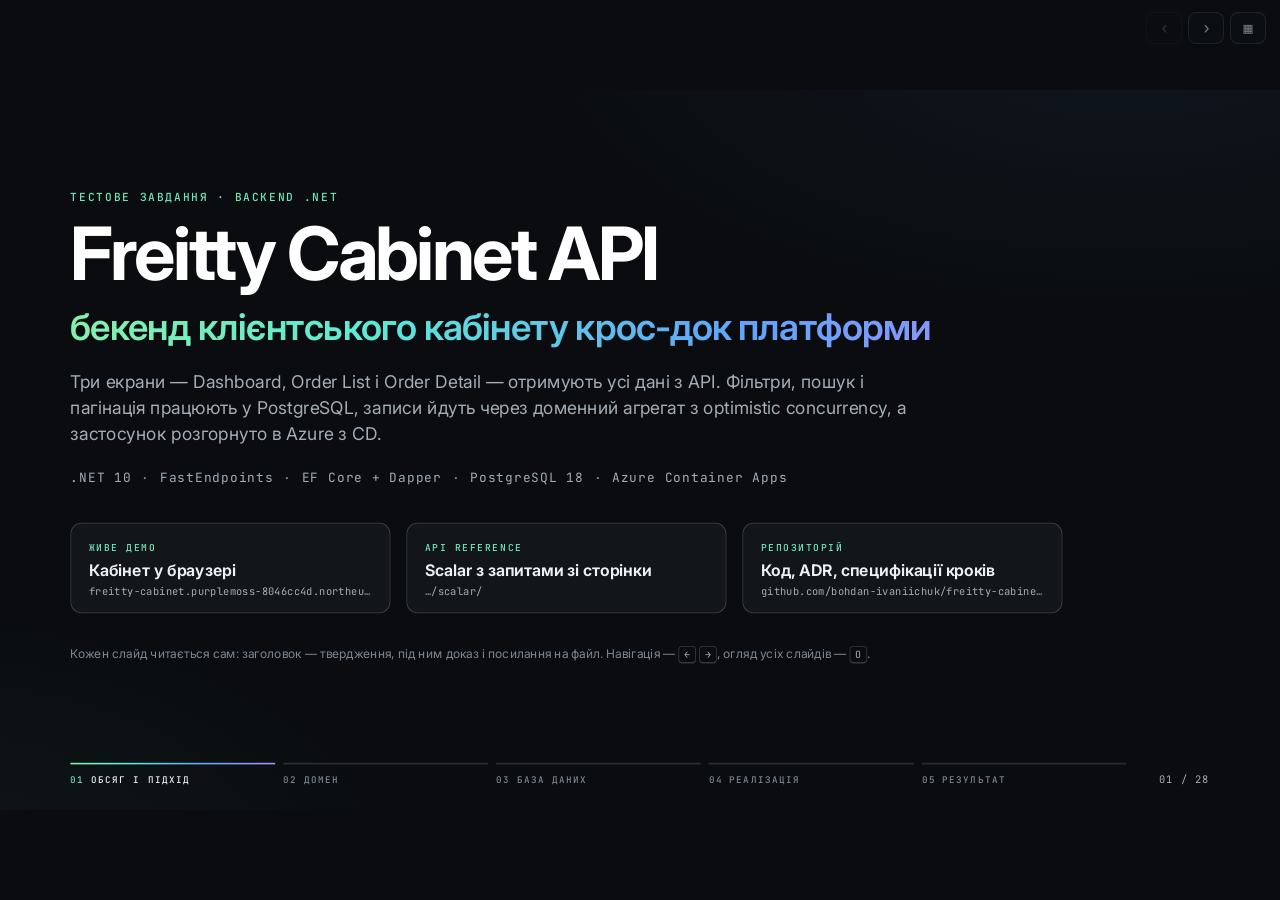
==== presentation/index.html @ d4b55f6f "Add the slide deck and publish it with GitHub Pages The reviewers read the deck on their own before " ====
<!doctype html>
<html lang="uk">
<head>
<meta charset="utf-8">
<meta name="viewport" content="width=device-width, initial-scale=1">
<title>Freitty Cabinet API — як це зроблено</title>
<meta name="description" content="Бекенд клієнтського кабінету крос-док платформи: обсяг, домен, база даних, реалізація і результат.">
<link rel="preconnect" href="https://fonts.googleapis.com">
<link rel="preconnect" href="https://fonts.gstatic.com" crossorigin>
<link rel="stylesheet" href="https://fonts.googleapis.com/css2?family=Inter:wght@400;500;600;700;800&amp;family=JetBrains+Mono:wght@400;500;600&amp;display=swap">
<link rel="icon" href="data:,">
<link rel="stylesheet" href="deck.css">
</head>
<body>
<p id="deck-status" class="visually-hidden" aria-live="polite"></p>

<main id="stage" class="stage" data-sections="Обсяг і підхід|Домен|База даних|Реалізація|Результат">

<!-- ============================== 01 Обсяг і підхід ============================== -->

<section class="slide slide--title" data-section="1">
  <p class="label">Тестове завдання · Backend .NET</p>
  <h1 class="title">Freitty Cabinet API<span class="grad">бекенд клієнтського кабінету крос-док платформи</span></h1>
  <p class="lede">Три екрани — Dashboard, Order List і Order Detail — отримують усі дані з API. Фільтри, пошук і пагінація працюють у PostgreSQL, записи йдуть через доменний агрегат з optimistic concurrency, а застосунок розгорнуто в Azure з CD.</p>
  <p class="stackline"><span>.NET 10</span><span>FastEndpoints</span><span>EF Core + Dapper</span><span>PostgreSQL 18</span><span>Azure Container Apps</span></p>
  <div class="links">
    <a class="linkcard" href="https://freitty-cabinet.purplemoss-8046cc4d.northeurope.azurecontainerapps.io/">
      <span class="label">Живе демо</span><strong>Кабінет у браузері</strong>
      <span class="url">freitty-cabinet.purplemoss-8046cc4d.northeurope.azurecontainerapps.io</span>
    </a>
    <a class="linkcard" href="https://freitty-cabinet.purplemoss-8046cc4d.northeurope.azurecontainerapps.io/scalar/">
      <span class="label">API reference</span><strong>Scalar з запитами зі сторінки</strong>
      <span class="url">…/scalar/</span>
    </a>
    <a class="linkcard" href="https://github.com/bohdan-ivaniichuk/freitty-cabinet-api">
      <span class="label">Репозиторій</span><strong>Код, ADR, специфікації кроків</strong>
      <span class="url">github.com/bohdan-ivaniichuk/freitty-cabinet-api</span>
    </a>
  </div>
  <p class="hint">Кожен слайд читається сам: заголовок — твердження, під ним доказ і посилання на файл. Навігація — <kbd>←</kbd> <kbd>→</kbd>, огляд усіх слайдів — <kbd>O</kbd>.</p>
</section>

<section class="slide has-bignum" data-section="1">
  <span class="bignum" aria-hidden="true">01</span>
  <p class="label">01 · Обсяг</p>
  <h2 class="title">Завдання — три екрани з готовою версткою<span class="grad">і бекенд, який їх наповнює</span></h2>
  <div class="body grid g-3">
    <div class="card">
      <p class="label">Що вимагалося</p>
      <ul class="list">
        <li>Готовий макет трьох екранів: Dashboard, Order List, Order Detail. Розмітку й стилі не переписувати.</li>
        <li>Бекенд на .NET і PostgreSQL, з якого екрани беруть усі дані.</li>
        <li>Фільтри, пошук і пагінація — на боці бази, а не в пам'яті.</li>
        <li>Розгорнутий застосунок, README і коротка презентація.</li>
      </ul>
    </div>
    <div class="card card--accent">
      <p class="label">Додав понад завдання</p>
      <ul class="list">
        <li>Запис операції на Shipment: транзакція й optimistic concurrency.</li>
        <li>Pipeline-дошка в Order List і submit чернетки — перетягуванням або кнопкою.</li>
        <li>Фото операцій у blob storage; завантаження закриває Missing photo alert.</li>
        <li>CSV-експорт відфільтрованого списку і табличний вигляд.</li>
        <li>CI/CD: у прод іде саме той образ, який пройшов перевірку.</li>
        <li>Демо-дані, що перебудовуються від «сьогодні» на кожному старті й щоночі.</li>
      </ul>
    </div>
    <div class="card">
      <p class="label">Свідомо не робив</p>
      <ul class="list">
        <li>Вхід і ролі: поточний користувач — перший Admin засіяної компанії.</li>
        <li>Справжні платежі: оплата — лише факт Invoice.</li>
        <li>Створення й редагування замовлення: домен це вміє (<code>Order.StartDraft</code>, <code>AddShipment</code>, <code>DeclareCargo</code>…), але екрана для цього в макеті немає.</li>
        <li>Кнопки поза трьома екранами (New Order, Settings, BOL PDF…) лишилися на місці з позначкою «Not part of this assignment».</li>
      </ul>
    </div>
  </div>
</section>

<section class="slide" data-section="1">
  <p class="label">01 · Пріоритети</p>
  <h2 class="title">Найбільше уваги — тому, що важко виправити потім<span class="grad">модель, запити, тести, реліз</span></h2>
  <div class="body grid g-4" style="flex:none">
    <div class="card tile">
      <p class="label">Доменна модель</p>
      <span class="stat__n">178</span>
      <p>Один агрегат <code>Order</code>, правила — у його методах. Юніт-тести домену без бази й без вебхоста.</p>
      <p class="ref"><a href="https://github.com/bohdan-ivaniichuk/freitty-cabinet-api/blob/main/docs/adr/0003-order-is-one-aggregate.md">ADR 0003</a> · <a href="https://github.com/bohdan-ivaniichuk/freitty-cabinet-api/blob/main/CONTEXT.md">CONTEXT.md</a></p>
    </div>
    <div class="card tile">
      <p class="label">Запити в базі</p>
      <span class="stat__n">0,04 мс</span>
      <p>Фільтри, пошук через <code>pg_trgm</code> і пагінація — у SQL. Плани <code>EXPLAIN ANALYZE</code> до й після індексу на 200 000 замовлень.</p>
      <p class="ref"><a href="https://github.com/bohdan-ivaniichuk/freitty-cabinet-api/blob/main/docs/explain/README.md">docs/explain</a></p>
    </div>
    <div class="card tile">
      <p class="label">Справжній PostgreSQL</p>
      <span class="stat__n">465</span>
      <p>Інтеграційні тести через HTTP на PostgreSQL 18 і Azurite у Testcontainers. Гонку двох записів теж відтворено в тестах.</p>
      <p class="ref"><a href="https://github.com/bohdan-ivaniichuk/freitty-cabinet-api/blob/main/docs/adr/0002-integration-tests-on-real-postgres.md">ADR 0002</a></p>
    </div>
    <div class="card tile">
      <p class="label">Чесний реліз</p>
      <span class="stat__n">0</span>
      <p>збійних запитів, коли нова ревізія перебирала трафік на живому застосунку. Ревізія, що не стартує, трафіку не отримує.</p>
      <p class="ref"><a href="https://github.com/bohdan-ivaniichuk/freitty-cabinet-api/blob/main/docs/deployment.md">docs/deployment.md</a></p>
    </div>
  </div>
  <p class="lede small" style="margin-top:28px">0,04 мс замість 4,3 — перша сторінка списку компанії з 4 000 замовлень після індексу <code>ix_orders_company_id_scheduled_at_id</code>. 178 + 465 = 643 тести, усі зелені на останньому прогоні.</p>
</section>

<section class="slide" data-section="1">
  <p class="label">01 · Процес</p>
  <h2 class="title">Спершу план і правила, потім дванадцять кроків<span class="grad">кожен: специфікація → код → незалежне рев'ю → моя перевірка → коміт</span></h2>
  <div class="body stack" style="gap:26px">
    <div class="stats">
      <div><span class="stat__n">12</span><span class="stat__l">кроків плану</span></div>
      <div><span class="stat__n">17</span><span class="stat__l">ADR</span></div>
      <div><span class="stat__n">19</span><span class="stat__l">правил коду</span></div>
      <div><span class="stat__n">643</span><span class="stat__l">тести</span></div>
      <div><span class="stat__n">5</span><span class="stat__l">міграцій</span></div>
      <div><span class="stat__n">13</span><span class="stat__l">endpoints</span></div>
    </div>
    <ol class="timeline">
      <li><span class="n">01</span><span>Скелет: solution, health checks, Docker Compose, CI</span></li>
      <li><span class="n">02</span><span>Домен: агрегат <code>Order</code>, схема, перша міграція</span></li>
      <li><span class="n">03</span><span>Демо-дані, побудовані через агрегат</span></li>
      <li><span class="n">04</span><span>Order List: фільтри, пошук, сторінки, індекси, конвеєр команд</span></li>
      <li><span class="n">05</span><span>Order Detail: одна відповідь, split queries</span></li>
      <li><span class="n">06</span><span>Dashboard: агрегати на Dapper і SQL</span></li>
      <li><span class="n">07</span><span>Три сторінки з тієї ж верстки, ванільний JS</span></li>
      <li><span class="n">08</span><span>Запис операції з optimistic concurrency</span></li>
      <li><span class="n">09</span><span>Azure Container Apps і CD</span></li>
      <li><span class="n">10</span><span>Документація, README і ця презентація</span></li>
      <li><span class="n">11</span><span>Pipeline-дошка і submit чернетки</span></li>
      <li><span class="n">12</span><span>Фото операцій у blob storage</span></li>
    </ol>
    <p class="ref">План: <a href="https://github.com/bohdan-ivaniichuk/freitty-cabinet-api/blob/main/docs/plan.md">docs/plan.md</a> · специфікації: <a href="https://github.com/bohdan-ivaniichuk/freitty-cabinet-api/tree/main/docs/steps">docs/steps/</a> · рішення: <a href="https://github.com/bohdan-ivaniichuk/freitty-cabinet-api/tree/main/docs/adr">docs/adr/</a> · після кроку 8 — окреме рев'ю кроків 4–8, прочитаних разом: <a href="https://github.com/bohdan-ivaniichuk/freitty-cabinet-api/commit/9769ecf">9769ecf</a></p>
  </div>
</section>

<section class="slide" data-section="1">
  <p class="label">01 · Робота з AI</p>
  <h2 class="title">Рішення ухвалював я, рутину делегував<span class="grad">а правила записані в репозиторії, не в голові</span></h2>
  <div class="body grid g-3">
    <div class="card card--accent">
      <p class="label">Робив сам</p>
      <ul class="list">
        <li>План і рішення до першого рядка коду: <code>docs/plan.md</code>, 17 ADR.</li>
        <li>Правила для людей і агентів: <code>CLAUDE.md</code> і 19 правил у <code>code-rules.md</code>.</li>
        <li>Grooming кожного кроку — специфікація в <code>docs/steps/</code>: рішення, контракт, критерії приймання, тести.</li>
        <li>Остаточна перевірка кожного кроку. Коміт і push — лише після мого «так».</li>
      </ul>
    </div>
    <div class="card">
      <p class="label">Делегував</p>
      <ul class="list">
        <li>Реалізацію — у свіжій сесії, яка отримує лише специфікацію і <code>CLAUDE.md</code>. Чого специфікація не каже — питати, а не вгадувати.</li>
        <li>Тести — агент <code>test-author</code>: запускає їх і звітує реальний результат.</li>
        <li>Рев'ю — агент <code>code-reviewer</code> у чистому контексті й на іншій моделі, ніж автор коду. Бачить лише diff, спершу збирає й ганяє тести, нічого не править, лише звітує.</li>
      </ul>
    </div>
    <div class="card">
      <p class="label">Запобіжники в репозиторії</p>
      <ul class="list">
        <li><code>secrets-scan</code> — блокує вміст, схожий на справжній секрет.</li>
        <li><code>dotnet-format</code> — форматує кожен змінений <code>.cs</code>.</li>
        <li><code>git-commit-push-confirm</code> — кожен commit і push підтверджую вручну.</li>
        <li><code>ai-trailer-guard</code> і <code>.githooks/commit-msg</code> — жодної AI-атрибуції в історії.</li>
        <li>CI: <code>dotnet format --verify-no-changes</code>, warnings as errors.</li>
      </ul>
    </div>
  </div>
  <p class="ref" style="margin-top:22px"><a href="https://github.com/bohdan-ivaniichuk/freitty-cabinet-api/blob/main/CLAUDE.md">CLAUDE.md</a> · <a href="https://github.com/bohdan-ivaniichuk/freitty-cabinet-api/tree/main/.claude/hooks">.claude/hooks</a> · <a href="https://github.com/bohdan-ivaniichuk/freitty-cabinet-api/tree/main/.claude/agents">.claude/agents</a> · <a href="https://github.com/bohdan-ivaniichuk/freitty-cabinet-api/blob/main/docs/engineering/code-rules.md">docs/engineering/code-rules.md</a></p>
</section>

<section class="slide" data-section="1">
  <p class="label">01 · Робота з AI</p>
  <h2 class="title">Що змінилося після перевірок<span class="grad">приклади, які видно в історії репозиторію</span></h2>
  <div class="body stack" style="gap:18px">
    <div class="table-wrap">
      <table class="t t--compact">
        <thead><tr><th style="width:33%">Що виявилося</th><th>Що стало</th><th style="width:19%">Де видно</th></tr></thead>
        <tbody>
          <tr><td>Кроки 4–8 по одному пройшли рев'ю, але разом робили одне й те саме по-різному</td><td>Назва каже, що це за значення: <code>hubId</code>, не <code>hub</code>; <code>search</code>, не <code>q</code>; <code>hasOpenAlerts</code>, <code>photoCount</code>. Записано як правило коду 9</td><td class="ref"><a href="https://github.com/bohdan-ivaniichuk/freitty-cabinet-api/commit/9769ecf">9769ecf</a> · <a href="https://github.com/bohdan-ivaniichuk/freitty-cabinet-api/blob/main/docs/engineering/code-rules.md#9-a-name-says-what-the-value-is">правило 9</a></td></tr>
          <tr><td>Тести писали URL вручну, окремо від маршрутів endpoint</td><td>Константи в <code>ApiRoutes</code>; тести будують URL з них, тож перейменований маршрут перейменовується і в тестах</td><td class="ref"><a href="https://github.com/bohdan-ivaniichuk/freitty-cabinet-api/blob/main/src/Freitty.Api/Endpoints/ApiRoutes.cs">ApiRoutes.cs</a> · <a href="https://github.com/bohdan-ivaniichuk/freitty-cabinet-api/blob/main/tests/Freitty.Api.IntegrationTests/Support/ApiUrls.cs">ApiUrls.cs</a></td></tr>
          <tr><td>Вкладка, фільтр чи сторінка перезавантажували всю сторінку</td><td>Вигляд змінюється на місці через History API: оновлюються лише потрібні блоки, а посилання, Reload і Back працюють</td><td class="ref"><a href="https://github.com/bohdan-ivaniichuk/freitty-cabinet-api/blob/main/docs/adr/0012-static-pages-served-by-the-api.md">ADR 0012</a></td></tr>
          <tr><td>Перше розгортання розійшлося з runbook</td><td>В образі Azure CLI немає <code>awk</code>; <code>grant()</code> відмовляє на порожньому scope; публічний доступ PostgreSQL вмикається до правила firewall</td><td class="ref"><a href="https://github.com/bohdan-ivaniichuk/freitty-cabinet-api/commit/a70645a">a70645a</a></td></tr>
          <tr><td>Хибне налаштування storage проявилося б уже після міграції схеми</td><td>Storage готується до міграцій, тож реліз падає раніше, ніж схема зміниться</td><td class="ref"><a href="https://github.com/bohdan-ivaniichuk/freitty-cabinet-api/blob/main/src/Freitty.Api/Program.cs#L37-L39">Program.cs</a> · <a href="https://github.com/bohdan-ivaniichuk/freitty-cabinet-api/blob/main/docs/adr/0017-photos-in-blob-storage-behind-the-api.md">ADR 0017</a></td></tr>
          <tr><td>Відмовлений submit міг би забрати номер із послідовності</td><td>Агрегат спершу відповідає <code>CanSubmit</code>, і лише потім береться <code>nextval</code></td><td class="ref"><a href="https://github.com/bohdan-ivaniichuk/freitty-cabinet-api/blob/main/docs/adr/0016-official-order-numbers-from-a-sequence.md">ADR 0016</a></td></tr>
          <tr><td>Старіша ревізія не перебудувала б дані, коли новіша додала таблицю</td><td>Один <code>TRUNCATE … CASCADE</code> по всіх таблицях моделі</td><td class="ref"><a href="https://github.com/bohdan-ivaniichuk/freitty-cabinet-api/commit/9761c71">9761c71</a></td></tr>
        </tbody>
      </table>
    </div>
    <div class="grid g-even-left" style="gap:24px; align-items:center">
      <figure class="code code--sm"><figcaption><a href="https://github.com/bohdan-ivaniichuk/freitty-cabinet-api/blob/main/docs/deployment.md?plain=1#L87-L88">docs/deployment.md</a><span class="lines">рядки 87–88</span></figcaption><pre><code class="lang-sh">grant() {  # role, principal object ID, scope; an empty scope would mean the whole subscription
  [ -n "$2" ] &amp;&amp; [ -n "$3" ] || { echo "grant: empty principal or scope"; return 1; }</code></pre></figure>
      <p class="muted small">Порожній scope в <code>az role assignment create</code> означав би всю підписку, тож функція відмовляє раніше, ніж Azure щось видасть. Скрізь ішов один цикл: агент пропонує → рев'ю або живий запуск знаходить проблему → я вирішую, що міняти, і записую рішення в специфікацію, ADR чи правило, щоб наступний крок уже його знав.</p>
    </div>
  </div>
</section>

<!-- ============================== 02 Домен ============================== -->

<section class="slide has-bignum" data-section="2">
  <span class="bignum" aria-hidden="true">02</span>
  <p class="label">02 · Мова домену</p>
  <h2 class="title">Одна мова для коду, документів і розмови<span class="grad">назви в коді беруться зі словника</span></h2>
  <p class="lede">Повні визначення, яких слів уникати й приклад діалогу — у <a href="https://github.com/bohdan-ivaniichuk/freitty-cabinet-api/blob/main/CONTEXT.md">CONTEXT.md</a>.</p>
  <dl class="body glossary">
    <div><dt>Order</dt><dd>Запит компанії-клієнта, щоб хаб обробив її вантаж.</dd></div>
    <div><dt>Cross-Dock</dt><dd>Order з одним Shipment; вид — Storage або Pickup.</dd></div>
    <div><dt>Consolidation</dt><dd>Кілька Shipment у спільні вихідні трейлери; щонайменше два.</dd></div>
    <div><dt>Shipment</dt><dd>Одна партія за одним bill of lading, з Ref N клієнта. В UI — «sub-order».</dd></div>
    <div><dt>Cargo Line</dt><dd>Рядок bill of lading: Unit Type і задекларована кількість.</dd></div>
    <div><dt>Operation</dt><dd>Фізична дія хабу: Unloading, Disposal, Restack або Loading.</dd></div>
    <div><dt>Actual quantity</dt><dd>Сума Unloading. Окремо ніколи не вводиться.</dd></div>
    <div><dt>On stock</dt><dd>Розвантажено − утилізовано − завантажено.</dd></div>
    <div><dt>Received</dt><dd>Хаб оголосив, що приймання партії завершено.</dd></div>
    <div><dt>Quantity delta</dt><dd>Actual − Declared на Shipment і Unit Type. Нестача — лише після Received.</dd></div>
    <div><dt>Alert</dt><dd>Запис, що клієнта повідомили про проблему з Shipment. Не статус.</dd></div>
    <div><dt>Photo</dt><dd>Документує Operation; до десяти на операцію. Без нього — Missing photo alert.</dd></div>
    <div><dt>Статус</dt><dd>Draft → Ready → In progress → Completed. Лише про вантаж.</dd></div>
    <div><dt>Active · Need attention</dt><dd>Ready або In progress · чернетки, неоплачені Invoice і відкриті Alert.</dd></div>
    <div><dt>Invoice</dt><dd>Запит на оплату. «Оплачено» — факт Invoice, не статус Order.</dd></div>
    <div><dt>Stage</dt><dd>Де вантаж у роботі хабу; виводиться зі статусу і Shipment.</dd></div>
  </dl>
</section>

<section class="slide" data-section="2">
  <p class="label">02 · Агрегат</p>
  <h2 class="title"><code style="font-size:0.86em">Order</code> — один агрегат, і єдиний з правилами<span class="grad">усе всередині змінюється лише через його методи</span></h2>
  <div class="body grid g-even-left" style="align-items:start">
    <figure class="diagram" role="img" aria-label="Агрегат Order: Order містить Shipment, Supply line і Order service; Shipment містить Cargo line, Operation і Alert; Operation містить до десяти Photo. Поза агрегатом — довідники за id і Invoice як окремий агрегат.">
      <svg viewBox="0 0 760 520" aria-hidden="true">
        <text class="d-l" x="10" y="16">АГРЕГАТ ORDER</text>
        <rect class="d-boundary" x="8" y="28" width="744" height="402" rx="16"/>
        <rect class="d-box d-box--root" x="270" y="52" width="220" height="66" rx="10"/>
        <text class="d-t" x="380" y="80" text-anchor="middle">Order</text>
        <text class="d-s" x="380" y="102" text-anchor="middle">Number · Status · Version</text>
        <path class="d-line" d="M380 118 V144 M150 144 H630 M150 144 V170 M390 144 V170 M630 144 V170"/>
        <text class="d-m" x="158" y="164">1..n</text>
        <text class="d-m" x="398" y="164">0..n</text>
        <text class="d-m" x="638" y="164">0..n</text>
        <rect class="d-box" x="40" y="170" width="220" height="58" rx="10"/>
        <text class="d-t d-t--sm" x="150" y="194" text-anchor="middle">Shipment</text>
        <text class="d-s" x="150" y="215" text-anchor="middle">Ref N · Arrival · Dock</text>
        <rect class="d-box" x="300" y="170" width="180" height="58" rx="10"/>
        <text class="d-t d-t--sm" x="390" y="194" text-anchor="middle">Supply line</text>
        <text class="d-s" x="390" y="215" text-anchor="middle">знімок ціни</text>
        <rect class="d-box" x="520" y="170" width="220" height="58" rx="10"/>
        <text class="d-t d-t--sm" x="630" y="194" text-anchor="middle">Order service</text>
        <text class="d-s" x="630" y="215" text-anchor="middle">обрані Services</text>
        <path class="d-line" d="M150 228 V254 M99 254 H441 M99 254 V280 M270 254 V280 M441 254 V280"/>
        <text class="d-m" x="107" y="274">1 на Unit Type</text>
        <text class="d-m" x="278" y="274">0..n</text>
        <text class="d-m" x="449" y="274">0..n</text>
        <rect class="d-box" x="24" y="280" width="150" height="58" rx="10"/>
        <text class="d-t d-t--sm" x="99" y="304" text-anchor="middle">Cargo Line</text>
        <text class="d-s" x="99" y="325" text-anchor="middle">Declared</text>
        <rect class="d-box d-box--accent" x="190" y="280" width="160" height="58" rx="10"/>
        <text class="d-t d-t--sm" x="270" y="304" text-anchor="middle">Operation</text>
        <text class="d-s" x="270" y="325" text-anchor="middle">лише додається</text>
        <rect class="d-box" x="366" y="280" width="150" height="58" rx="10"/>
        <text class="d-t d-t--sm" x="441" y="304" text-anchor="middle">Alert</text>
        <text class="d-s" x="441" y="325" text-anchor="middle">raised · resolved</text>
        <path class="d-line" d="M270 338 V364"/>
        <text class="d-m" x="278" y="358">≤ 10</text>
        <rect class="d-box" x="190" y="364" width="160" height="50" rx="10"/>
        <text class="d-t d-t--sm" x="270" y="386" text-anchor="middle">Photo</text>
        <text class="d-s" x="270" y="405" text-anchor="middle">рядок + blob</text>
        <text class="d-s d-s--sans" x="540" y="330">Actual, On stock, Δ —</text>
        <text class="d-s d-s--sans" x="540" y="350">рахуються з Operation</text>
        <text class="d-s d-s--sans" x="540" y="370">і Cargo Line, не</text>
        <text class="d-s d-s--sans" x="540" y="390">зберігаються</text>
        <text class="d-l" x="10" y="462">ПОЗА АГРЕГАТОМ — ЛИШЕ ЗА ID</text>
        <rect class="d-box d-box--chip" x="8" y="474" width="92" height="34" rx="8"/><text class="d-s" x="54" y="496" text-anchor="middle">Company</text>
        <rect class="d-box d-box--chip" x="108" y="474" width="70" height="34" rx="8"/><text class="d-s" x="143" y="496" text-anchor="middle">User</text>
        <rect class="d-box d-box--chip" x="186" y="474" width="64" height="34" rx="8"/><text class="d-s" x="218" y="496" text-anchor="middle">Hub</text>
        <rect class="d-box d-box--chip" x="258" y="474" width="88" height="34" rx="8"/><text class="d-s" x="302" y="496" text-anchor="middle">Carrier</text>
        <rect class="d-box d-box--chip" x="354" y="474" width="88" height="34" rx="8"/><text class="d-s" x="398" y="496" text-anchor="middle">Service</text>
        <rect class="d-box d-box--chip" x="450" y="474" width="106" height="34" rx="8"/><text class="d-s" x="503" y="496" text-anchor="middle">SupplyItem</text>
        <rect class="d-box d-box--chip" x="572" y="474" width="180" height="34" rx="8" style="stroke:rgba(125,211,252,.55)"/><text class="d-s" x="662" y="496" text-anchor="middle">Invoice — свій агрегат</text>
      </svg>
    </figure>
    <div class="card">
      <p class="label">Що Order вирішує сам</p>
      <ul class="list">
        <li>Submit — лише з Draft і лише повного; <code>CanSubmit</code> перелічує, чого бракує.</li>
        <li>Будь-яка дія хабу переводить Ready → In progress.</li>
        <li>Disposal, Restack чи Loading не беруть більше, ніж є On stock.</li>
        <li>Quantity delta alert відкривається й закривається разом із кількостями.</li>
        <li>Unloading чи Disposal без фото відкриває Missing photo alert.</li>
        <li>Complete — коли все Received, на складі порожньо і жодного відкритого Alert.</li>
        <li>Час іде лише вперед: зміна, раніша за останню, — порушений контракт.</li>
        <li>Кожна зміна оновлює <code>UpdatedAt</code> і робить <code>Version++</code> на корені.</li>
      </ul>
      <p class="ref">Конструктори й мутатори дочірніх сутностей — <code>internal</code>. <a href="https://github.com/bohdan-ivaniichuk/freitty-cabinet-api/blob/main/docs/adr/0003-order-is-one-aggregate.md">ADR 0003</a> · <a href="https://github.com/bohdan-ivaniichuk/freitty-cabinet-api/blob/main/src/Freitty.Domain/Orders/Order.cs">Order.cs</a></p>
    </div>
  </div>
</section>

<section class="slide" data-section="2">
  <p class="label">02 · Бізнес-метод</p>
  <h2 class="title">Чи можна записати операцію — вирішує агрегат<span class="grad">обробник лише передає намір і момент часу</span></h2>
  <div class="body grid g-wide-left">
    <figure class="code"><figcaption><a href="https://github.com/bohdan-ivaniichuk/freitty-cabinet-api/blob/main/src/Freitty.Domain/Orders/Order.cs#L324-L351">src/Freitty.Domain/Orders/Order.cs</a><span class="lines">рядки 324–351</span></figcaption><pre><code class="lang-cs">public Result&lt;Operation&gt; RecordOperation(Guid shipmentId, NewOperation newOperation, DateTimeOffset now)
{
    NewOperation checkedOperation = CheckContract(newOperation);
    DateTimeOffset instant = AcceptInstant(now);

    Result&lt;Shipment&gt; lookup = FindActiveShipment(shipmentId);
    if (lookup.IsFailure)
    …
    // Unloading has no upper bound: receiving more than declared is exactly what a Quantity delta records.
    Shipment shipment = lookup.Value;
    int onStock = shipment.OnStock(checkedOperation.UnitType);
    if (checkedOperation.Type != OperationType.Unloading &amp;&amp; checkedOperation.Quantity &gt; onStock)
    {
        return OrderErrors.ExceedsStock(
    …
    Operation operation = shipment.RecordOperation(checkedOperation, instant);
    RecordHubWork(instant);
    return operation;
}</code></pre></figure>
    <div class="stack">
      <figure class="code"><figcaption><a href="https://github.com/bohdan-ivaniichuk/freitty-cabinet-api/blob/main/src/Freitty.Domain/Orders/Operation.cs#L80-L87">src/Freitty.Domain/Orders/Operation.cs</a><span class="lines">рядки 80–87</span></figcaption><pre><code class="lang-cs">// A Restack rearranges pallets and does not change their count.
internal int StockChange =&gt; Type switch
{
    OperationType.Unloading =&gt; Quantity,
    OperationType.Disposal or OperationType.Loading =&gt; -Quantity,
    OperationType.Restack =&gt; 0,
…
};</code></pre></figure>
      <ul class="list">
        <li>Unloading не має верхньої межі: надлишок — саме те, що фіксує Quantity delta.</li>
        <li>Решта типів не бере більше, ніж є On stock цього Unit Type. Відмова <code>ExceedsStock</code> називає партію і числа.</li>
        <li>On stock — сума <code>StockChange</code> по журналу; Restack кількості не змінює.</li>
        <li><code>RecordHubWork</code>: перша дія хабу стартує замовлення, кожна дія — <code>Version++</code>.</li>
      </ul>
    </div>
  </div>
</section>

<section class="slide" data-section="2">
  <p class="label">02 · Бізнес-правило</p>
  <h2 class="title">Alert реагує на зміну дельти, а не на її наявність<span class="grad">прийнятий вручну надлишок не відкриває alert удруге</span></h2>
  <div class="body grid g-even-left">
    <figure class="code"><figcaption><a href="https://github.com/bohdan-ivaniichuk/freitty-cabinet-api/blob/main/src/Freitty.Domain/Orders/Shipment.cs#L174-L192">src/Freitty.Domain/Orders/Shipment.cs</a><span class="lines">рядки 174–192</span></figcaption><pre><code class="lang-cs">// The alert follows changes of the delta, not its presence: once resolved by hand, the same delta does not
// raise it again, while a different one does — also a smaller one, since the client was told about a state
// that no longer holds.
private void FollowQuantityDelta(int[] deltasBefore, DateTimeOffset now)
{
    int[] deltasAfter = KnownDeltas();
    Alert? openAlert = FindOpenAlert(AlertType.QuantityDelta);

    if (deltasAfter.All(delta =&gt; delta == 0))
    {
        openAlert?.Resolve(now);
        return;
    }

    if (!deltasAfter.SequenceEqual(deltasBefore))
    {
        RaiseUnlessOpen(AlertType.QuantityDelta, now);
    }
}</code></pre></figure>
    <div class="stack">
      <figure class="code code--sm"><figcaption><a href="https://github.com/bohdan-ivaniichuk/freitty-cabinet-api/blob/main/src/Freitty.Domain/Orders/Shipment.cs#L213-L224">src/Freitty.Domain/Orders/Shipment.cs</a><span class="lines">рядки 213–224</span></figcaption><pre><code class="lang-cs">// One value per Unit Type, in enum order. An excess counts as soon as it is unloaded; a shortage only once
// the shipment is received. A Unit Type that was not declared counts as declared zero.
private int[] KnownDeltas()
{
    return AllUnitTypes.Select(KnownDelta).ToArray();
}

private int KnownDelta(UnitType unitType)
{
    int delta = ActualQuantity(unitType) - DeclaredQuantity(unitType);
    return delta &gt; 0 || IsReceived ? delta : 0;
}</code></pre></figure>
      <div class="card card--quiet" style="padding:16px 20px">
        <p class="label">Ті самі правила — назвами тестів</p>
        <ul class="list names">
          <li>UnloadingAboveDeclaredRaisesQuantityDeltaAlertAtOnce</li>
          <li>FinishingReceivingAShortShipmentRaisesQuantityDeltaAlert</li>
          <li>FinishingReceivingWithTheSameExcessKeepsAResolvedAlertResolved</li>
          <li>SmallerShortageAfterManualResolutionRaisesANewAlert</li>
        </ul>
        <p class="ref"><a href="https://github.com/bohdan-ivaniichuk/freitty-cabinet-api/blob/main/tests/Freitty.Domain.Tests/Orders/QuantityDeltaTests.cs">QuantityDeltaTests.cs</a> — 16 тестів</p>
      </div>
    </div>
  </div>
</section>

<section class="slide" data-section="2">
  <p class="label">02 · Макет і модель</p>
  <h2 class="title">Макет суперечив сам собі<span class="grad">модель побудована так, що ці суперечності неможливо відтворити</span></h2>
  <div class="body table-wrap">
    <table class="t">
      <thead><tr><th style="width:15%">Де</th><th style="width:40%">У макеті</th><th>У моделі</th></tr></thead>
      <tbody>
        <tr><td class="k">FR001676</td><td>Q-ty «15 Std + 3 XL» = 18, а sub-orders 9 + 6 + 12 = 27</td><td>Declared є лише в Cargo Lines; кількість замовлення — їхня сума, окремої колонки немає</td></tr>
        <tr><td class="k">Вкладки списку</td><td>Cross-Dock 18 + Consolidation 6 + Drafts 1 = 25, а All = 27</td><td>Лічильник вкладки — total списку з тим самим фільтром (<code>OrderFilter</code>)</td></tr>
        <tr><td class="k">FR001383</td><td>У тулбарі 📷 0/5, а в операціях 4, 2 і 1 фото</td><td>Лічильники — суми по операціях; тепер за ними справжні файли</td></tr>
        <tr><td class="k">Статуси</td><td>Draft → Ready → In Progress → Closed; бейджі «Completed» і «Done»; «Next: Paid»</td><td>Чотири статуси лише про вантаж; оплата — Invoice; Alert — запис, а не статус</td></tr>
        <tr><td class="k">Dashboard</td><td>В Active Orders — FR001672 зі статусом Completed</td><td>Active = Ready або In progress (<code>Order.ActiveStatuses</code>)</td></tr>
        <tr><td class="k">Dashboard</td><td>«Completed (30d): 24 — same as last month» поруч із «+18% vs previous month»</td><td>Плитка і підсумок графіка — з одного SQL-запиту</td></tr>
        <tr><td class="k">Pipeline</td><td>Нотатка про сім колонок</td><td>Чотири колонки — статуси, якими володіє домен (крок 11)</td></tr>
        <tr><td class="k">Гроші</td><td>Усі суми — $1</td><td>Реалістичні ціни; ціна Supply line фіксується в момент додавання</td></tr>
      </tbody>
    </table>
    <p class="ref" style="margin-top:14px">Повний розбір: <a href="https://github.com/bohdan-ivaniichuk/freitty-cabinet-api/blob/main/docs/mockup-analysis.md">docs/mockup-analysis.md</a> · <a href="https://github.com/bohdan-ivaniichuk/freitty-cabinet-api/blob/main/docs/adr/0004-quantities-have-one-source.md">ADR 0004</a></p>
  </div>
</section>

<!-- ============================== 03 База даних ============================== -->

<section class="slide has-bignum" data-section="3">
  <span class="bignum" aria-hidden="true">03</span>
  <p class="label">03 · Схема</p>
  <h2 class="title">Схема: агрегат і довідники навколо<span class="grad">uuid v7, timestamptz в UTC, enum як integer з CHECK</span></h2>
  <div class="body er">
    <div class="er-zone">
      <p class="label">Агрегат Order · змінюється лише через Order</p>
      <div class="er-grid">
        <div class="er-col">
          <div class="tbl tbl--root"><b>orders</b>
            <span class="pk">id<i>uuid</i></span>
            <span>number<i>DRAFT-003 → FR001684</i></span>
            <span>type · status<i>int</i></span>
            <span class="fk">company_id<i>→ companies</i></span>
            <span class="fk">created_by_id<i>→ users</i></span>
            <span class="fk">hub_id<i>→ hubs</i></span>
            <span class="fk">transfer_hub_id<i>→ hubs</i></span>
            <span class="fk">carrier_id<i>→ carriers</i></span>
            <span>scheduled_at<i>timestamptz</i></span>
            <span>submitted_at … completed_at</span>
            <span>version<i>int, token</i></span>
          </div>
          <div class="tbl"><b>order_services</b>
            <span class="fk">order_id<i>→ orders</i></span>
            <span class="fk">service_id<i>→ services</i></span>
          </div>
        </div>
        <div class="er-col">
          <div class="tbl"><b>shipments</b>
            <span class="fk">order_id<i>→ orders</i></span>
            <span>position<i>FR001676-1</i></span>
            <span>ref_number<i>Ref N</i></span>
            <span>arrived_at · dock …</span>
            <span>received_at<i>nullable</i></span>
          </div>
          <div class="tbl"><b>supply_lines</b>
            <span class="fk">order_id<i>→ orders</i></span>
            <span class="fk">supply_item_id<i>→ supply_items</i></span>
            <span>quantity<i>&gt; 0</i></span>
            <span>unit_price<i>знімок ціни</i></span>
          </div>
        </div>
        <div class="er-col">
          <div class="tbl"><b>cargo_lines</b>
            <span class="fk">shipment_id<i>→ shipments</i></span>
            <span>unit_type<i>UK з shipment</i></span>
            <span>quantity<i>declared</i></span>
          </div>
          <div class="tbl"><b>alerts</b>
            <span class="fk">shipment_id<i>→ shipments</i></span>
            <span>type<i>QuantityDelta | MissingPhoto</i></span>
            <span>raised_at</span>
            <span>resolved_at<i>одна відкрита на тип</i></span>
          </div>
        </div>
        <div class="er-col">
          <div class="tbl"><b>operations</b>
            <span class="fk">shipment_id<i>→ shipments</i></span>
            <span>type · unit_type<i>int</i></span>
            <span>quantity<i>&gt; 0</i></span>
            <span>trailer_number</span>
            <span>applied_at</span>
            <span>photo_count<i>= рядкам photos</i></span>
          </div>
          <div class="tbl"><b>photos</b>
            <span class="fk">operation_id<i>→ operations</i></span>
            <span>storage_key<i>uploads/&lt;uuid&gt;</i></span>
            <span>content_type · size_bytes</span>
            <span>uploaded_at</span>
          </div>
        </div>
      </div>
    </div>
    <div class="er-zone er-zone--ref">
      <p class="label">Довідники й Invoice</p>
      <div class="er-grid er-grid--ref">
        <div class="tbl"><b>companies</b><span>name</span><span>balance</span></div>
        <div class="tbl"><b>users</b><span class="fk">company_id<i>→</i></span><span>role</span></div>
        <div class="tbl"><b>hubs</b><span>name · region</span><span>time_zone<i>IANA</i></span></div>
        <div class="tbl"><b>carriers</b><span>name</span><span>phone</span></div>
        <div class="tbl"><b>services</b><span>name</span></div>
        <div class="tbl"><b>supply_items</b><span>sku</span><span>unit_price</span></div>
        <div class="tbl" style="grid-column:1 / -1"><b>invoices</b><span class="fk">order_id<i>→ orders</i></span><span>number · amount</span><span>issued_at · paid_at</span></div>
      </div>
      <p class="ref" style="margin-top:12px">Видалення: CASCADE для рядків, що лише описують замовлення; RESTRICT для журналу і довідників.</p>
    </div>
  </div>
  <p class="ref" style="margin-top:12px">Блакитним — зовнішні ключі. Повна схема з усіма колонками й обмеженнями: <a href="https://github.com/bohdan-ivaniichuk/freitty-cabinet-api/blob/main/docs/er-diagram.md">docs/er-diagram.md</a></p>
</section>

<section class="slide" data-section="3">
  <p class="label">03 · Чому так</p>
  <h2 class="title">Кожна кількість має одне джерело<span class="grad">журнал операцій лише доповнюється, похідне рахується</span></h2>
  <div class="body grid g-even-left">
    <div class="grid g-2 cards-compact" style="gap:14px">
      <div class="card"><h3>Журнал операцій append-only</h3><p class="muted small">Домен ніколи не змінює й не видаляє Operation. Actual і On stock — суми по журналу; RESTRICT не дає видалити замовлення з журналом.</p><p class="ref"><a href="https://github.com/bohdan-ivaniichuk/freitty-cabinet-api/blob/main/docs/adr/0005-stored-state-not-event-sourcing.md">ADR 0005</a> · <a href="https://github.com/bohdan-ivaniichuk/freitty-cabinet-api/blob/main/docs/adr/0004-quantities-have-one-source.md">0004</a></p></div>
      <div class="card"><h3><code>version</code> на корені</h3><p class="muted small">Кожна зміна агрегату його збільшує, тож <code>UPDATE … WHERE version = &lt;прочитана&gt;</code> ловить будь-який конкурентний запис.</p><p class="ref"><a href="https://github.com/bohdan-ivaniichuk/freitty-cabinet-api/blob/main/docs/adr/0013-optimistic-concurrency-on-order-version.md">ADR 0013</a></p></div>
      <div class="card"><h3>Enum — integer з явним значенням</h3><p class="muted small"><code>Draft = 1</code>: збережене значення не залежить від порядку оголошення. CHECK будується з самого enum.</p><p class="ref"><a href="https://github.com/bohdan-ivaniichuk/freitty-cabinet-api/blob/main/docs/engineering/code-rules.md#12-a-closed-set-is-an-enum">правило 12</a></p></div>
      <div class="card"><h3>Номери з послідовності</h3><p class="muted small"><code>order_number_seq</code>: унікальні й зростаючі, без гонки двох submit. Не щільні — і це прийнято.</p><p class="ref"><a href="https://github.com/bohdan-ivaniichuk/freitty-cabinet-api/blob/main/docs/adr/0016-official-order-numbers-from-a-sequence.md">ADR 0016</a></p></div>
      <div class="card"><h3>Фото — рядок плюс blob</h3><p class="muted small">Байти — у приватному контейнері, у <code>photos</code> — ключ, тип і розмір. <code>photo_count</code> підтримує агрегат.</p><p class="ref"><a href="https://github.com/bohdan-ivaniichuk/freitty-cabinet-api/blob/main/docs/adr/0017-photos-in-blob-storage-behind-the-api.md">ADR 0017</a></p></div>
      <div class="card"><h3>Міграції на старті, лише адитивні</h3><p class="muted small">Нова ревізія мігрує, поки стара ще обслуговує запити. Тому rename чи drop — у два релізи. Наразі п'ять міграцій.</p><p class="ref"><a href="https://github.com/bohdan-ivaniichuk/freitty-cabinet-api/blob/main/docs/adr/0007-migrations-applied-at-startup.md">ADR 0007</a> · <a href="https://github.com/bohdan-ivaniichuk/freitty-cabinet-api/tree/main/src/Freitty.Infrastructure/Persistence/Migrations">Migrations/</a></p></div>
    </div>
    <div class="stack">
      <figure class="code code--sm"><figcaption><a href="https://github.com/bohdan-ivaniichuk/freitty-cabinet-api/blob/main/src/Freitty.Infrastructure/Persistence/Configurations/ConfigurationExtensions.cs#L24-L37">src/Freitty.Infrastructure/Persistence/Configurations/ConfigurationExtensions.cs</a><span class="lines">рядки 24–37</span></figcaption><pre><code class="lang-cs">// The list is built from the enum, so a new member changes the constraint in the next migration. The naming
// convention does not touch raw SQL: the column is given in snake_case.
public static TableBuilder&lt;TEntity&gt; HasEnumCheckConstraint&lt;TEntity, TEnum&gt;(
    this TableBuilder&lt;TEntity&gt; table,
    string column)
    where TEntity : class
    where TEnum : struct, Enum
{
    string values = string.Join(
        ", ",
        Enum.GetValues&lt;TEnum&gt;().Select(value =&gt; Convert.ToInt32(value, CultureInfo.InvariantCulture)));
    table.HasCheckConstraint($"ck_{table.Name}_{column}", $"{column} IN ({values})");
    return table;
}</code></pre></figure>
      <p class="muted small">Так у міграції з'являється <code>ck_orders_status</code> зі списком <code>status IN (1, 2, 3, 4)</code>, і новий член enum змінює обмеження в наступній міграції.</p>
    </div>
  </div>
</section>

<section class="slide" data-section="3">
  <p class="label">03 · Індекси</p>
  <h2 class="title">Індекси підібрані під запити списку<span class="grad">виміряно EXPLAIN (ANALYZE, BUFFERS) на 200 000 замовлень</span></h2>
  <div class="body grid g-even-left">
    <div class="stack">
      <div class="table-wrap">
        <table class="t">
          <thead><tr><th>Запит</th><th>Індекс</th><th>До</th><th>Після</th></tr></thead>
          <tbody>
            <tr><td>Список за замовчуванням, перша сторінка</td><td class="num">ix_orders_company_id_<br>scheduled_at_id</td><td class="num">4,3 мс<br>2 391 буф. · Sort</td><td class="num win">0,04 мс<br>4 буф. · без Sort</td></tr>
            <tr><td>Пошук за номером <code>FR0000150</code></td><td class="num">ix_orders_number_trgm<br>GIN, pg_trgm</td><td class="num">5,3 мс<br>2 414 буф.</td><td class="num win">2,5 мс<br>150 буф.</td></tr>
            <tr><td>Пошук за Ref N <code>REF-0000224</code></td><td class="num">ix_shipments_ref_<br>number_trgm</td><td class="num">47,9 мс<br>5 423 буф.</td><td class="num win">5,8 мс<br>364 буф.</td></tr>
            <tr><td>Pipeline: totals і перші картки</td><td class="num">ix_orders_company_id_<br>status_scheduled_at_id</td><td class="num">6,5 + 7,4 мс<br>2 385 + 4 779</td><td class="num win">0,66 + 1,0 мс<br>36 + 78</td></tr>
          </tbody>
        </table>
      </div>
      <p class="ref">50 компаній по 4 000 замовлень, 300 000 shipments, 590 000 операцій; міряється компанія 0, другий прогін, PostgreSQL 18.7. Таймінги плавають, форма плану й буфери — ні. <a href="https://github.com/bohdan-ivaniichuk/freitty-cabinet-api/blob/main/docs/explain/README.md">docs/explain/</a></p>
    </div>
    <div class="stack">
      <figure class="code code--sm"><figcaption><a href="https://github.com/bohdan-ivaniichuk/freitty-cabinet-api/blob/main/docs/explain/search-ref-number.md?plain=1#L12-L32">docs/explain/search-ref-number.md</a><span class="lines">рядки 12–32</span></figcaption><pre><code class="lang-sql">SELECT o.id
FROM orders AS o
WHERE o.company_id = '01a1ec12-b046-79b9-9bbd-4b3fc38576fe' AND o.id IN (
    SELECT o0.id
    FROM orders AS o0
    WHERE o0.company_id = '01a1ec12-b046-79b9-9bbd-4b3fc38576fe' AND o0.number ILIKE '%REF-0000224%' ESCAPE '\'
    UNION
    SELECT s.order_id AS id
    FROM orders AS o1
    INNER JOIN shipments AS s ON o1.id = s.order_id
    WHERE o1.company_id = '01a1ec12-b046-79b9-9bbd-4b3fc38576fe' AND s.ref_number ILIKE '%REF-0000224%' ESCAPE '\'
…
ORDER BY o.scheduled_at DESC, o.id DESC
LIMIT 12 OFFSET 0</code></pre></figure>
      <p class="muted small">Пошук — <code>UNION</code> гілок, кожну обслуговує свій trigram-індекс. Очевидна форма <code>number ILIKE … OR EXISTS (…)</code> обходить усі 4 000 замовлень компанії: 9,7 мс і 4 350 буферів проти 5,8 мс і 364.</p>
    </div>
  </div>
</section>

<!-- ============================== 04 Реалізація ============================== -->

<section class="slide has-bignum" data-section="4">
  <span class="bignum" aria-hidden="true">04</span>
  <p class="label">04 · Архітектура</p>
  <h2 class="title">Чотири проєкти, межі тримає компілятор<span class="grad">Light Clean Architecture: шари є, церемонії немає</span></h2>
  <div class="body grid g-even-left" style="align-items:start">
    <figure class="diagram" role="img" aria-label="Freitty.Api посилається на Application та Infrastructure; Infrastructure посилається на Application; Application посилається на Domain; Domain не посилається ні на що.">
      <svg viewBox="0 0 660 500" aria-hidden="true">
        <rect class="d-box d-box--accent" x="10" y="10" width="640" height="104" rx="12"/>
        <text class="d-t" x="30" y="42">Freitty.Api</text>
        <text class="d-s" x="30" y="68">FastEndpoints · конвеєр команд · ProblemDetails</text>
        <text class="d-s" x="30" y="90">OpenAPI + Scalar · статичні сторінки з wwwroot</text>
        <rect class="d-box" x="10" y="184" width="300" height="150" rx="12"/>
        <text class="d-t" x="30" y="216">Freitty.Application</text>
        <text class="d-s" x="30" y="242">команди, запити, handlers</text>
        <text class="d-s" x="30" y="264">валідатори · DTO · Mapperly</text>
        <text class="d-s" x="30" y="286">IAppDbContext · IOrderNumbers</text>
        <text class="d-s" x="30" y="308">IPhotoStorage · IDashboardReader</text>
        <rect class="d-box" x="370" y="184" width="280" height="150" rx="12"/>
        <text class="d-t" x="390" y="216">Freitty.Infrastructure</text>
        <text class="d-s" x="390" y="242">EF Core DbContext, міграції</text>
        <text class="d-s" x="390" y="264">конфігурації · seed</text>
        <text class="d-s" x="390" y="286">Dapper SQL дашборда</text>
        <text class="d-s" x="390" y="308">Azure Blob · nextval</text>
        <rect class="d-box d-box--root" x="10" y="400" width="300" height="90" rx="12"/>
        <text class="d-t" x="30" y="432">Freitty.Domain</text>
        <text class="d-s" x="30" y="458">агрегат Order · enum · Result</text>
        <text class="d-s" x="30" y="478">жодного пакета чи проєкту</text>
        <path class="d-line d-line--mint" d="M160 114 V174"/><polygon class="d-head d-head--mint" points="154,172 166,172 160,184"/>
        <path class="d-line d-line--mint" d="M510 114 V174"/><polygon class="d-head d-head--mint" points="504,172 516,172 510,184"/>
        <path class="d-line d-line--mint" d="M370 259 H322"/><polygon class="d-head d-head--mint" points="324,253 324,265 312,259"/>
        <path class="d-line d-line--mint" d="M160 334 V390"/><polygon class="d-head d-head--mint" points="154,388 166,388 160,400"/>
        <text class="d-s d-s--sans" x="370" y="416">Стрілка — посилання на проєкт.</text>
        <text class="d-s d-s--sans" x="370" y="440">Domain не бачить EF Core,</text>
        <text class="d-s d-s--sans" x="370" y="462">Application — ні Npgsql,</text>
        <text class="d-s d-s--sans" x="370" y="484">ні ASP.NET Core.</text>
      </svg>
    </figure>
    <div class="stack">
      <div class="card" style="padding:16px 20px">
        <p class="label">Одна операція — одна папка</p>
<pre class="ref" style="margin:0; font-size:13px; line-height:1.55; color:var(--muted)">Application/Orders/RecordOperation/
  RecordOperationCommand.cs
  RecordOperationCommandHandler.cs
  RecordOperationCommandValidator.cs
  RecordOperationMapper.cs · RecordedOperationDto.cs
Api/Endpoints/Orders/RecordOperation/
  RecordOperationEndpoint.cs · RecordOperationRequest.cs</pre>
      </div>
      <figure class="code code--sm"><figcaption><a href="https://github.com/bohdan-ivaniichuk/freitty-cabinet-api/blob/main/src/Freitty.Api/Pipeline/CommandPipeline.cs#L10-L17">src/Freitty.Api/Pipeline/CommandPipeline.cs</a><span class="lines">рядки 10–17</span></figcaption><pre><code class="lang-cs">public static IServiceCollection AddCommandPipeline(this IServiceCollection services)
{
    services.AddValidatorsFromAssembly(typeof(DependencyInjection).Assembly);
    services.AddCommandMiddleware(middleware =&gt; middleware.Register(
        typeof(CommandLogging&lt;,&gt;),
        typeof(CommandValidation&lt;,&gt;)));
    return services;
}</code></pre></figure>
      <p class="muted small">Кожна помилка — <code>ProblemDetails</code>: <code>DomainError.Kind</code> стає 404 чи 409 і несе стабільний <code>code</code>; 400 від валідатора — у форматі FastEndpoints. <a href="https://github.com/bohdan-ivaniichuk/freitty-cabinet-api/blob/main/docs/adr/0001-light-clean-architecture.md">ADR 0001</a> · <a href="https://github.com/bohdan-ivaniichuk/freitty-cabinet-api/blob/main/docs/adr/0009-fastendpoints-and-its-command-bus.md">0009</a></p>
    </div>
  </div>
</section>

<section class="slide" data-section="4">
  <p class="label">04 · Патерни</p>
  <h2 class="title">Що взято з DDD, CQRS, Clean Architecture і REPR<span class="grad">і чого свідомо не взято</span></h2>
  <div class="body table-wrap">
    <table class="t">
      <thead><tr><th style="width:14%">Підхід</th><th style="width:44%">Взято</th><th>Не взято — і чому</th></tr></thead>
      <tbody>
        <tr><td class="k">DDD</td><td>Агрегат <code>Order</code> з інваріантами й бізнес-методами; єдина мова (<code>CONTEXT.md</code>); фабричний метод <code>Order.StartDraft</code>; очікувані відмови — <code>Result</code> з кодом, а не винятки</td><td class="muted">Value object на кожне поле, доменні події з диспетчером, generic repository, strongly typed ids, кілька bounded contexts: споживача для них немає (<a href="https://github.com/bohdan-ivaniichuk/freitty-cabinet-api/blob/main/docs/adr/0003-order-is-one-aggregate.md">ADR 0003</a>)</td></tr>
        <tr><td class="k">CQRS</td><td>Читання проєктуються одразу в DTO (<code>AsNoTracking</code>, <code>Select</code>, <code>AsSplitQuery</code>); агрегати дашборда — Dapper і SQL (<a href="https://github.com/bohdan-ivaniichuk/freitty-cabinet-api/blob/main/docs/adr/0011-dapper-for-dashboard-aggregates.md">ADR 0011</a>); запис — лише через агрегат</td><td class="muted">Окреме сховище для читання й event sourcing: схема для екранів однаково була б, але вже як похідна з власним rebuild (<a href="https://github.com/bohdan-ivaniichuk/freitty-cabinet-api/blob/main/docs/adr/0005-stored-state-not-event-sourcing.md">ADR 0005</a>)</td></tr>
        <tr><td class="k">Clean Architecture</td><td>Напрямок залежностей, Domain без пакетів, порти для зовнішнього: <code>IAppDbContext</code>, <code>IOrderNumbers</code>, <code>IPhotoStorage</code></td><td class="muted">«Light»: без інтерфейсу на кожен клас, без repository поверх EF і без use-case інтерфейсів — вони сховали б SQL, який тут і треба показати (<a href="https://github.com/bohdan-ivaniichuk/freitty-cabinet-api/blob/main/docs/adr/0001-light-clean-architecture.md">ADR 0001</a>)</td></tr>
        <tr><td class="k">REPR</td><td>Один клас endpoint на маршрут: request → command → response; маршрути — константи <code>ApiRoutes</code></td><td class="muted">Контролери, що збирають непов'язані дії в одному класі (<a href="https://github.com/bohdan-ivaniichuk/freitty-cabinet-api/blob/main/docs/adr/0009-fastendpoints-and-its-command-bus.md">ADR 0009</a>)</td></tr>
        <tr><td class="k">Бібліотеки</td><td>Command bus FastEndpoints для конвеєра «логування → валідація → handler»; Mapperly (source-generated) на боці запису</td><td class="muted">MediatR і AutoMapper — комерційні ліцензії, а їхню роботу вже роблять наявні інструменти (<a href="https://github.com/bohdan-ivaniichuk/freitty-cabinet-api/blob/main/docs/plan.md">docs/plan.md</a> §3)</td></tr>
      </tbody>
    </table>
  </div>
</section>

<section class="slide" data-section="4">
  <p class="label">04 · Процес 1 · Order List</p>
  <h2 class="title">Фільтри, пошук і сторінки виконуються в SQL<span class="grad">один клас фільтра — для списку, лічильників вкладок, експорту й дошки</span></h2>
  <div class="body grid g-2">
    <figure class="code"><figcaption><a href="https://github.com/bohdan-ivaniichuk/freitty-cabinet-api/blob/main/src/Freitty.Application/Orders/OrderFilter.cs#L19-L43">src/Freitty.Application/Orders/OrderFilter.cs</a><span class="lines">рядки 19–43</span></figcaption><pre><code class="lang-cs">IQueryable&lt;Order&gt; filtered = orders.Where(order =&gt; order.CompanyId == companyId);

if (hubId is { } hub)
{
    filtered = filtered.Where(order =&gt; order.HubId == hub);
}
…
if (status is { } orderStatus)
{
    filtered = filtered.Where(order =&gt; order.Status == orderStatus);
}

if (!string.IsNullOrWhiteSpace(searchText))
{
    IQueryable&lt;Guid&gt; matchingIds = search.MatchingOrderIds(companyId, searchText.Trim());
    filtered = filtered.Where(order =&gt; matchingIds.Contains(order.Id));
}

return filtered;</code></pre></figure>
    <div class="stack">
      <figure class="code code--sm"><figcaption><a href="https://github.com/bohdan-ivaniichuk/freitty-cabinet-api/blob/main/src/Freitty.Application/Orders/ListOrders/ListOrdersQueryHandler.cs#L30-L37">src/Freitty.Application/Orders/ListOrders/ListOrdersQueryHandler.cs</a><span class="lines">рядки 30–37</span></figcaption><pre><code class="lang-cs">int total = await orders.CountAsync(ct);
List&lt;Guid&gt; pageIds = await OrderListSort.Apply(orders)
    .Skip((query.Page - 1) * query.PageSize)
    .Take(query.PageSize)
    .Select(order =&gt; order.Id)
    .ToListAsync(ct);

IReadOnlyList&lt;OrderCardDto&gt; cards = await cardReader.ReadAsync(user.CompanyId, pageIds, ct);</code></pre></figure>
      <figure class="code code--sm"><figcaption><a href="https://github.com/bohdan-ivaniichuk/freitty-cabinet-api/blob/main/docs/explain/list-default.md?plain=1#L11-L15">docs/explain/list-default.md</a><span class="lines">рядки 11–15</span></figcaption><pre><code class="lang-sql">SELECT o.id
FROM orders AS o
WHERE o.company_id = '01a1ec12-b046-79b9-9bbd-4b3fc38576fe'
ORDER BY o.scheduled_at DESC, o.id DESC
LIMIT 12 OFFSET 0</code></pre></figure>
      <ul class="list small">
        <li>Спершу id сторінки й total, потім картки лише цих id. Компанія — обов'язковий аргумент фільтра, тож жоден запит її не пропустить.</li>
        <li>Сортування закінчується на <code>id</code>: сторінки не повторюють і не гублять рядків.</li>
      </ul>
    </div>
  </div>
</section>

<section class="slide" data-section="4">
  <p class="label">04 · Процес 2 · Запис операції</p>
  <h2 class="title">Версія, агрегат, одна транзакція<span class="grad">з двох одночасних записів виграє рівно один, другий отримує 409</span></h2>
  <ol class="flowline" style="margin-top:24px">
    <li><strong>POST</strong>…/orders/{number}/operations</li>
    <li><strong>Endpoint</strong>request → command</li>
    <li><strong>CommandLogging</strong>один рядок на команду</li>
    <li><strong>CommandValidation</strong>FluentValidation → 400</li>
    <li><strong>Handler</strong>версія → агрегат</li>
    <li><strong>SaveChanges</strong>WHERE version = …</li>
    <li><strong>201 / 409</strong>ProblemDetails з code</li>
  </ol>
  <div class="body grid g-even-left" style="margin-top:22px">
    <figure class="code"><figcaption><a href="https://github.com/bohdan-ivaniichuk/freitty-cabinet-api/blob/main/src/Freitty.Application/Orders/RecordOperation/RecordOperationCommandHandler.cs#L17-L47">src/Freitty.Application/Orders/RecordOperation/RecordOperationCommandHandler.cs</a><span class="lines">рядки 17–47</span></figcaption><pre><code class="lang-cs">Order? order = await LoadOrderAsync(user.CompanyId, command.OrderNumber, ct);
…
if (order.Version != command.ExpectedVersion)
{
    return OrderRequestErrors.VersionConflict(order.Number, order.Version, command.ExpectedVersion);
}
…
Result&lt;Operation&gt; operationResult = order.RecordOperation(
    shipment.Id,
    command.ToNewOperation(),
    clock.GetUtcNow());
…
if (!await db.TrySaveChangesAsync(ct))
{
    return OrderRequestErrors.ChangedConcurrently(order.Number);
}</code></pre></figure>
    <div class="stack">
<figure class="code code--sm"><figcaption><span>409 Conflict · application/problem+json</span><span class="lines">форма відповіді</span></figcaption><pre><code class="lang-json">{
  "status": 409,
  "detail": "Order FR001383 was changed since you loaded it (version 21, expected 20). Reload and try again.",
  "instance": "/api/v1/orders/FR001383/operations",
  "code": "order.version_conflict",
  …
}</code></pre></figure>
      <ul class="list small">
        <li><code>expectedVersion</code> береться з detail і звіряється ще до агрегату: застаріла сторінка, подвійний клік і повтор не запишуться двічі.</li>
        <li>Якщо інший запис устиг між читанням і збереженням, <code>UPDATE</code> не знаходить рядка — 409.</li>
        <li>Друга гонка — два однакові відкриті Alert — упирається в частковий унікальний індекс і теж стає 409.</li>
        <li><code>READ COMMITTED</code>, без повторів усередині запиту. Тест: <code>OfTwoSimultaneousRequestsOneIsRecorded</code>.</li>
      </ul>
    </div>
  </div>
</section>

<section class="slide" data-section="4">
  <p class="label">04 · Процес 3 · Submit з Pipeline</p>
  <h2 class="title">Чернетку в Ready переводить домен<span class="grad">«чи можна» → номер із послідовності → збереження з версією</span></h2>
  <div class="body grid g-even-left">
    <figure class="code code--sm"><figcaption><a href="https://github.com/bohdan-ivaniichuk/freitty-cabinet-api/blob/main/src/Freitty.Application/Orders/SubmitOrder/SubmitOrderCommandHandler.cs#L33-L50">src/Freitty.Application/Orders/SubmitOrder/SubmitOrderCommandHandler.cs</a><span class="lines">рядки 33–50</span></figcaption><pre><code class="lang-cs">Result check = order.CanSubmit();
if (check.IsFailure)
{
    return check.Error;
}

string draftNumber = order.Number;
string officialNumber = await orderNumbers.NextAsync(ct);
Result submitResult = order.Submit(officialNumber, clock.GetUtcNow());
…
if (!await db.TrySaveChangesAsync(ct))
{
    return OrderRequestErrors.ChangedConcurrently(draftNumber);
}</code></pre></figure>
    <figure class="code code--sm"><figcaption><a href="https://github.com/bohdan-ivaniichuk/freitty-cabinet-api/blob/main/src/Freitty.Domain/Orders/Order.cs#L241-L256">src/Freitty.Domain/Orders/Order.cs</a><span class="lines">рядки 241–256</span></figcaption><pre><code class="lang-cs">// Asked before an official number is taken, so a refused submit uses none; Submit asks it again.
public Result CanSubmit()
{
    if (Status != OrderStatus.Draft)
    {
        return OrderErrors.NotDraft(Number, Status);
    }

    List&lt;string&gt; missingParts = MissingForSubmit();
    if (missingParts.Count &gt; 0)
    {
        return OrderErrors.NotReadyToSubmit(Number, missingParts);
    }

    return Result.Success();
}</code></pre></figure>
  </div>
  <div class="grid g-3" style="margin-top:20px; gap:20px">
    <p class="muted small"><code>IOrderNumbers.NextAsync</code> — порт; Infrastructure відповідає <code>nextval('order_number_seq')</code>, тож два submit не отримають один номер.</p>
    <p class="muted small">Відмовлений submit номера не бере. Розрив лишає лише той, що програв гонку після <code>nextval</code>: номери унікальні, але не щільні.</p>
    <p class="muted small">На демо <code>DRAFT-003</code> отримує 409 з переліком того, чого бракує, а <code>DRAFT-004</code> переходить у Ready з номером <code>FR</code> + шість цифр. <a href="https://github.com/bohdan-ivaniichuk/freitty-cabinet-api/blob/main/docs/steps/11-pipeline.md">крок 11</a></p>
  </div>
</section>

<section class="slide" data-section="4">
  <p class="label">04 · Процес 4 · Фото операції</p>
  <h2 class="title">Завантаження — це два записи без спільної транзакції<span class="grad">тому порядок перевірок і прибирання продумані наперед</span></h2>
  <div class="body grid g-even-left">
    <figure class="code"><figcaption><a href="https://github.com/bohdan-ivaniichuk/freitty-cabinet-api/blob/main/src/Freitty.Application/Orders/AttachPhotos/AttachPhotosCommandHandler.cs#L39-L56">src/Freitty.Application/Orders/AttachPhotos/AttachPhotosCommandHandler.cs</a><span class="lines">рядки 39–56</span></figcaption><pre><code class="lang-cs">List&lt;NewPhoto&gt; newPhotos = await NameUploadsAsync(command.Files, ct);
Result&lt;PhotoAttachment&gt; attachResult = order.AttachPhotos(command.OperationId, newPhotos, clock.GetUtcNow());
if (attachResult.IsFailure)
{
    return attachResult.Error;
}
…
if (await CountUploadedPhotosAsync(ct) + command.Files.Count &gt; MaxUploadedPhotoCount)
{
    return PhotoRequestErrors.UploadLimit(MaxUploadedPhotoCount);
}

if (!await StoreAndSaveAsync(command.Files, newPhotos, ct))
{
    return OrderRequestErrors.ChangedConcurrently(order.Number);
}

return attachResult.Value.ToDto(order.Version);</code></pre></figure>
    <div class="stack">
      <ol class="list small">
        <li>До handler: ≤ 4 завантаження одночасно (429); вимикач завантажень (503).</li>
        <li>Валідатор: 1–5 файлів до 5 MB; JPEG, PNG чи WebP — за сигнатурою (400).</li>
        <li>Замовлення (404), версія (409); агрегат: операція (404), активне замовлення і ≤ 10 фото (409); межа демо — 200 фото (409).</li>
        <li>Blob <code>uploads/&lt;uuid&gt;</code> пишеться раніше за рядок; якщо збереження не вдалося — видаляється.</li>
      </ol>
      <figure class="code code--sm"><figcaption><a href="https://github.com/bohdan-ivaniichuk/freitty-cabinet-api/blob/main/src/Freitty.Application/Orders/AttachPhotos/AttachPhotosCommandHandler.cs#L122-L128">src/Freitty.Application/Orders/AttachPhotos/AttachPhotosCommandHandler.cs</a><span class="lines">рядки 122–128</span></figcaption><pre><code class="lang-cs">finally
{
    if (!isSaved)
    {
        await photoStorage.DeleteAsync(newPhotos.Select(photo =&gt; photo.StorageKey), CancellationToken.None);
    }
}</code></pre></figure>
      <p class="muted small">Missing photo alert агрегат закриває сам, коли в Shipment не лишилося Unloading чи Disposal без фото. <a href="https://github.com/bohdan-ivaniichuk/freitty-cabinet-api/blob/main/docs/adr/0017-photos-in-blob-storage-behind-the-api.md">ADR 0017</a></p>
    </div>
  </div>
</section>

<section class="slide" data-section="4">
  <p class="label">04 · Тести</p>
  <h2 class="title">643 тести, більшість — на справжньому PostgreSQL<span class="grad">через HTTP, а назви тестів читаються як поведінка</span></h2>
  <div class="body grid g-even-left">
    <div class="stack" style="gap:22px">
      <div class="stats">
        <div><span class="stat__n">178</span><span class="stat__l">юніт-тестів домену:<br>без бази, без хоста</span></div>
        <div><span class="stat__n">465</span><span class="stat__l">інтеграційних: HTTP,<br>PostgreSQL 18, Azurite</span></div>
      </div>
      <ul class="list">
        <li><code>WebApplicationFactory</code> і Testcontainers: один контейнер PostgreSQL і один Azurite на прогін; кожен тест створює власні дані.</li>
        <li>Час фіксований через <code>FakeTimeProvider</code> — і «сьогодні», і таймер перебудови даних.</li>
        <li>Гонку відтворює <code>CompetingSaveInterceptor</code>: конкурентний запис комітиться всередині збереження запиту.</li>
        <li>Без InMemory і SQLite: <code>ILIKE</code>, <code>pg_trgm</code>, обмеження й транзакції перевіряються на тій базі, на якій усе працює.</li>
        <li>CI запускає ті самі тести, а потім ще й увесь Compose-стек.</li>
      </ul>
      <p class="ref"><a href="https://github.com/bohdan-ivaniichuk/freitty-cabinet-api/tree/main/tests">tests/</a> · <a href="https://github.com/bohdan-ivaniichuk/freitty-cabinet-api/blob/main/docs/adr/0002-integration-tests-on-real-postgres.md">ADR 0002</a></p>
    </div>
    <div class="card" style="padding:18px 22px">
      <p class="label">Уся поведінка submit — назвами тестів</p>
      <ul class="list names">
        <li>SubmitMovesTheDraftToReadyUnderAnOfficialNumber</li>
        <li>SubmitIsStampedWithTheClock</li>
        <li>DraftNumberIsMatchedCaseInsensitively</li>
        <li>LaterSubmitGetsAHigherNumber</li>
        <li>DraftWithoutWhatSubmitNeedsIsAConflictListingIt</li>
        <li>SubmittedOrderIsAConflictAsNotADraft</li>
        <li>StaleVersionIsAConflictNamingBothVersions</li>
        <li>UnknownOrderIsNotFound</li>
        <li>DraftOfAnotherCompanyIsNotFound</li>
        <li>MissingOrInvalidVersionIsABadRequestNamingIt</li>
        <li>BodyThatIsNotAJsonObjectIsABadRequestOfTheWholeBody</li>
      </ul>
      <p class="ref"><a href="https://github.com/bohdan-ivaniichuk/freitty-cabinet-api/blob/main/tests/Freitty.Api.IntegrationTests/Orders/SubmitOrderTests.cs">SubmitOrderTests.cs</a> · гонки: <a href="https://github.com/bohdan-ivaniichuk/freitty-cabinet-api/blob/main/tests/Freitty.Api.IntegrationTests/Orders/SubmitOrderRaceTests.cs">SubmitOrderRaceTests.cs</a></p>
    </div>
  </div>
</section>

<!-- ============================== 05 Результат ============================== -->

<section class="slide has-bignum" data-section="5">
  <span class="bignum" aria-hidden="true">05</span>
  <p class="label">05 · Стек</p>
  <h2 class="title">Стек: кожна бібліотека з причиною<span class="grad">поточні стабільні версії з Directory.Packages.props</span></h2>
  <div class="body table-wrap">
    <table class="t t--compact">
      <thead><tr><th style="width:18%">Шар</th><th style="width:44%">Що і яка версія</th><th>Навіщо</th></tr></thead>
      <tbody>
        <tr><td class="k">Платформа</td><td class="mono">.NET SDK 10.0.100 · ASP.NET Core 10</td><td class="muted">Ціль завдання; Docker-образи <code>dotnet/sdk:10.0</code> і <code>aspnet:10.0</code></td></tr>
        <tr><td class="k">API</td><td class="mono">FastEndpoints 9.0.0 · FastEndpoints.OpenApi 9.0.0 · Scalar.AspNetCore 3.0.1</td><td class="muted">REPR, command bus з middleware, OpenAPI і сторінка API reference</td></tr>
        <tr><td class="k">Валідація, мапінг</td><td class="mono">FluentValidation 12.2.0 · Riok.Mapperly 4.3.1</td><td class="muted">Валідатор на кожну команду; мапінг генерується під час збірки</td></tr>
        <tr><td class="k">Дані</td><td class="mono">EF Core 10.0.15 · Npgsql EF Core 10.0.3 · EFCore.NamingConventions 10.0.1 · Dapper 2.1.89</td><td class="muted">EF — для рядків і записів, Dapper — для агрегатів дашборда</td></tr>
        <tr><td class="k">База, файли</td><td class="mono">PostgreSQL 18 (postgres:18-alpine) · Azure.Storage.Blobs 12.30.1 · Azurite 3.38.0</td><td class="muted">pg_trgm, sequence, CHECK; та сама версія локально, у тестах і в Azure</td></tr>
        <tr><td class="k">Логи</td><td class="mono">Serilog.AspNetCore 10.0.0</td><td class="muted">Один рядок на запит і на команду</td></tr>
        <tr><td class="k">Тести</td><td class="mono">xUnit v3 4.0.3 · Microsoft.Testing.Platform · Testcontainers 4.17.0 · TimeProvider.Testing 11.0.0</td><td class="muted">Справжній PostgreSQL і Azurite; фіксований час</td></tr>
        <tr><td class="k">Frontend</td><td class="mono">HTML макета + ванільні ES-модулі</td><td class="muted">Верстка вже готова; без фреймворку і без збірки (<a href="https://github.com/bohdan-ivaniichuk/freitty-cabinet-api/blob/main/docs/adr/0012-static-pages-served-by-the-api.md">ADR 0012</a>)</td></tr>
        <tr><td class="k">Доставка</td><td class="mono">Docker Compose · GitHub Actions · Azure</td><td class="muted">Один <code>docker compose up</code> локально, CD у Container Apps</td></tr>
      </tbody>
    </table>
  </div>
</section>

<section class="slide" data-section="5">
  <p class="label">05 · Деплой і CD</p>
  <h2 class="title">У прод іде саме той образ, що пройшов перевірку<span class="grad">трафік переходить лише після того, як нова ревізія пройшла probes</span></h2>
  <div class="body stack" style="gap:16px">
    <figure class="diagram d-big" style="max-width:1300px" role="img" aria-label="Push у main запускає два jobs: build-test і stack. Stack піднімає Compose, перевіряє готовність і пушить той самий образ у реєстр. Deploy оновлює container app за digest; нова ревізія стартує поруч зі старою і отримує трафік, коли проходить probes; інакше її деактивують, а стара обслуговує далі.">
      <svg viewBox="0 0 1424 296" aria-hidden="true">
        <rect class="d-box d-box--accent" x="0" y="80" width="160" height="70" rx="12"/>
        <text class="d-t" x="80" y="110" text-anchor="middle">push у main</text>
        <text class="d-s" x="80" y="134" text-anchor="middle">GitHub Actions</text>
        <rect class="d-box" x="210" y="0" width="330" height="100" rx="12"/>
        <text class="d-t" x="230" y="30">build-test</text>
        <text class="d-s" x="230" y="56">dotnet format --verify-no-changes</text>
        <text class="d-s" x="230" y="78">build -c Release · test (643)</text>
        <rect class="d-box" x="210" y="116" width="330" height="130" rx="12"/>
        <text class="d-t" x="230" y="146">stack</text>
        <text class="d-s" x="230" y="172">docker compose up --wait</text>
        <text class="d-s" x="230" y="194">curl /health/ready</text>
        <text class="d-s" x="230" y="216">OIDC → push :sha → image@sha256</text>
        <path class="d-line" d="M160 115 H185 V50 H198 M185 115 V181 H198"/>
        <polygon class="d-head" points="198,44 198,56 210,50"/><polygon class="d-head" points="198,175 198,187 210,181"/>
        <rect class="d-box d-box--root" x="600" y="36" width="330" height="164" rx="12"/>
        <text class="d-t" x="620" y="66">deploy · після обох jobs</text>
        <text class="d-s" x="620" y="94">az containerapp update</text>
        <text class="d-s" x="620" y="116">  --image &lt;digest&gt;</text>
        <text class="d-s" x="620" y="144">чекає latestReadyRevision</text>
        <text class="d-s" x="620" y="166">curl /health/ready, /dashboard</text>
        <path class="d-line d-line--mint" d="M540 50 H570 V118 H588 M540 181 H570 V118"/>
        <polygon class="d-head d-head--mint" points="588,112 588,124 600,118"/>
        <text class="d-l" x="980" y="14">AZURE CONTAINER APPS · ОДНА РЕПЛІКА</text>
        <rect class="d-box" x="980" y="26" width="444" height="62" rx="12"/>
        <text class="d-t d-t--sm" x="1000" y="52">стара ревізія</text>
        <text class="d-s" x="1000" y="74">обслуговує весь трафік, доки нова не готова</text>
        <rect class="d-box d-box--accent" x="980" y="104" width="444" height="76" rx="12"/>
        <text class="d-t d-t--sm" x="1000" y="130">нова ревізія поруч</text>
        <text class="d-s" x="1000" y="152">storage → міграції → seed</text>
        <text class="d-s" x="1000" y="172">startup · liveness · readiness probes</text>
        <path class="d-line d-line--mint" d="M930 118 H956 V142 H968"/><polygon class="d-head d-head--mint" points="968,136 968,148 980,142"/>
        <rect class="d-box d-box--root" x="980" y="204" width="212" height="88" rx="12"/>
        <text class="d-t d-t--sm" x="1000" y="232">probes пройдено</text>
        <text class="d-s" x="1000" y="256">трафік переходить</text>
        <text class="d-s" x="1000" y="276">на нову ревізію</text>
        <rect class="d-box d-box--warn" x="1212" y="204" width="212" height="88" rx="12"/>
        <text class="d-w" x="1230" y="232">не ready за 10 хв</text>
        <text class="d-s" x="1230" y="256">логи → deactivate;</text>
        <text class="d-s" x="1230" y="276">стара працює далі</text>
        <path class="d-line d-line--mint" d="M1086 180 V196"/><polygon class="d-head d-head--mint" points="1080,194 1092,194 1086,204"/>
        <path class="d-line d-line--warn" d="M1318 180 V196"/><polygon class="d-head d-head--warn" points="1312,194 1324,194 1318,204"/>
      </svg>
    </figure>
    <div class="grid g-3" style="gap:20px">
      <div class="card" style="padding:16px 20px">
        <p class="label">Ресурси Azure · North Europe</p>
        <ul class="list small" style="gap:5px">
          <li>Container Apps: 1 репліка, завжди ввімкнена, 0,25 vCPU, 0,5 GiB</li>
          <li>PostgreSQL 18 flexible server, B1ms, TLS із перевіркою</li>
          <li>Container Registry Basic, <code>AcrPull</code> через managed identity</li>
          <li>Storage account, приватний контейнер <code>photos</code></li>
          <li>Log Analytics з денним лімітом</li>
        </ul>
      </div>
      <div class="card" style="padding:16px 20px">
        <p class="label">Без збереженого облікового запису</p>
        <p class="small muted">GitHub входить в Azure через OIDC: federated credential лише для <code>main</code>, ролі <code>AcrPush</code> і <code>Contributor</code> лише на одному container app. У GitHub — тільки змінні, жодного секрету.</p>
        <p class="ref"><a href="https://github.com/bohdan-ivaniichuk/freitty-cabinet-api/blob/main/.github/workflows/ci.yml">ci.yml</a> · <a href="https://github.com/bohdan-ivaniichuk/freitty-cabinet-api/blob/main/deploy/containerapp.yaml">containerapp.yaml</a> · <a href="https://github.com/bohdan-ivaniichuk/freitty-cabinet-api/blob/main/docs/adr/0014-azure-container-apps-and-managed-postgresql.md">ADR 0014</a></p>
      </div>
      <div class="card card--accent" style="padding:16px 20px">
        <p class="label">Виміряно на живому застосунку</p>
        <p class="small">Ревізія, що не може стартувати, за п'ять хвилин спроб не отримала трафіку. Здорова перейняла його без жодного збійного запиту (один запит на секунду).</p>
        <p class="ref"><a href="https://github.com/bohdan-ivaniichuk/freitty-cabinet-api/blob/main/docs/deployment.md">docs/deployment.md</a></p>
      </div>
    </div>
  </div>
</section>

<section class="slide" data-section="5">
  <p class="label">05 · Демо · Dashboard</p>
  <h2 class="title">Dashboard: плитки й графік з одного SQL<span class="grad">періоди нарізаються в часовому поясі звітності</span></h2>
  <div class="body shot-layout">
    <figure class="shot" data-file="img/dashboard.png"><img src="img/dashboard.png" alt="Dashboard кабінету: чотири плитки, активні замовлення і графік активності" width="1492" height="812"></figure>
    <div class="stack">
      <ul class="list">
        <li>Active, Completed за 30 днів, Need attention: кожна цифра — з одного запиту, тож плитка й підсумок графіка не суперечать одне одному.</li>
        <li>Графік: Day, CW, Month, Quarter. Вісь генерується в поясі <code>America/Toronto</code>, тож порожні періоди — рядки з нулями.</li>
        <li>Need attention і бейдж Orders рахуються за одним визначенням.</li>
      </ul>
      <p class="ref"><a href="https://freitty-cabinet.purplemoss-8046cc4d.northeurope.azurecontainerapps.io/">Відкрити Dashboard</a> · <a href="https://github.com/bohdan-ivaniichuk/freitty-cabinet-api/blob/main/src/Freitty.Infrastructure/Dashboard/DashboardSql.cs">DashboardSql.cs</a></p>
    </div>
  </div>
</section>

<section class="slide" data-section="5">
  <p class="label">05 · Демо · Order List</p>
  <h2 class="title">Order List як дошка: колонка на кожен статус<span class="grad">чернетку можна перетягнути в Ready</span></h2>
  <div class="body shot-layout">
    <figure class="shot" data-file="img/orders-pipeline.png"><img src="img/orders-pipeline.png" alt="Order List у вигляді Pipeline: чотири колонки статусів з картками замовлень" width="1492" height="812"></figure>
    <div class="stack">
      <ul class="list">
        <li>Totals рахує <code>GROUP BY</code>, перші п'ять карток кожного статусу добирає віконна функція — з одного індексу.</li>
        <li>Вкладки, Hub, Date, Status і пошук працюють так само, як у вигляді Cards і Table.</li>
        <li><code>DRAFT-004</code> перетягується (або кнопка Submit) і отримує офіційний номер. <code>DRAFT-003</code> повертає перелік того, чого бракує.</li>
      </ul>
      <p class="ref"><a href="https://freitty-cabinet.purplemoss-8046cc4d.northeurope.azurecontainerapps.io/orders.html?view=pipeline">Відкрити Pipeline</a> · <a href="https://github.com/bohdan-ivaniichuk/freitty-cabinet-api/blob/main/docs/explain/pipeline.md">pipeline.md</a></p>
    </div>
  </div>
</section>

<section class="slide" data-section="5">
  <p class="label">05 · Демо · Order Detail</p>
  <h2 class="title">Order Detail: усе про замовлення однією відповіддю<span class="grad">і з цієї ж сторінки записується операція</span></h2>
  <div class="body shot-layout">
    <figure class="shot" data-file="img/order-detail.png"><img src="img/order-detail.png" alt="Сторінка замовлення FR001383: Shipment, Declared і Actual, журнал операцій, supplies" width="1492" height="812"></figure>
    <div class="stack">
      <ul class="list">
        <li>Shipment з Arrival і Dock, Declared проти Actual з дельтою, журнал операцій, supplies, services, invoices.</li>
        <li>Читається split queries, які не завантажують жодної сутності, тож добутку двох колекцій немає.</li>
        <li>Відповідь несе <code>version</code>, який форма запису операції відправляє назад.</li>
      </ul>
      <p class="ref"><a href="https://freitty-cabinet.purplemoss-8046cc4d.northeurope.azurecontainerapps.io/order.html?n=FR001383">Відкрити FR001383</a> · <a href="https://github.com/bohdan-ivaniichuk/freitty-cabinet-api/blob/main/docs/steps/05-order-detail.md">крок 5</a></p>
    </div>
  </div>
</section>

<section class="slide" data-section="5">
  <p class="label">05 · Демо · Фото</p>
  <h2 class="title">Галерея операції: файли з blob storage через API<span class="grad">завантаження фото закриває Missing photo alert</span></h2>
  <div class="body shot-layout">
    <figure class="shot" data-file="img/photo-gallery.png"><img src="img/photo-gallery.png" alt="Діалог галереї фото операції з мініатюрами і кнопкою Add photos" width="1492" height="812"></figure>
    <div class="stack">
      <ul class="list">
        <li>Контейнер приватний, байти віддає API: фото кешується на добу як <code>immutable</code>, а <code>Cross-Origin-Resource-Policy: same-origin</code> не дає вбудувати його на іншому сайті.</li>
        <li>Засіяні фото — рядки, що вказують на кілька згенерованих зображень-заглушок, тож лічильники й галереї збігаються.</li>
        <li>Завантажене відвідувачем видаляється при наступній перебудові даних.</li>
      </ul>
      <p class="ref"><a href="https://github.com/bohdan-ivaniichuk/freitty-cabinet-api/blob/main/docs/steps/12-photos.md">крок 12</a> · <a href="https://github.com/bohdan-ivaniichuk/freitty-cabinet-api/blob/main/docs/adr/0017-photos-in-blob-storage-behind-the-api.md">ADR 0017</a></p>
    </div>
  </div>
</section>

<section class="slide" data-section="5">
  <p class="label">05 · Межі й наступні кроки</p>
  <h2 class="title">Що свідомо обмежено — і що робив би далі<span class="grad">кожне обмеження записане в наслідках свого ADR</span></h2>
  <div class="body grid g-2">
    <div class="card">
      <p class="label">Відомі обмеження</p>
      <ul class="list small">
        <li>Один екземпляр: шлюз перебудови даних, послідовність номерів і годинник розраховані на один процес (ADR 0015, 0013).</li>
        <li>Входу немає: кожен відвідувач — перший Admin засіяної компанії.</li>
        <li>Демо-дані перебудовуються на кожному старті й щоночі за Торонто: записане відвідувачем живе до наступного дня.</li>
        <li>Ліміти спільні для всіх: 4 завантаження одночасно, 120 переглядів фото на хвилину, 200 фото загалом. Файл перевіряється лише за сигнатурою (ADR 0017).</li>
        <li>Помилковий Unloading не скасувати: reversal-операції в журналі ще немає (ADR 0005).</li>
        <li>Сервер БД доступний з ресурсів Azure; захищають лише пароль і TLS (ADR 0014).</li>
        <li>Перший запит після старту — близько 2,6 с через JIT на 0,25 vCPU.</li>
      </ul>
    </div>
    <div class="card card--accent">
      <p class="label">Що далі</p>
      <ol class="list">
        <li><strong>Reversal-операція в журналі</strong> — новий рядок, що посилається на скасовану операцію. Перше, що потрібно до реального використання; адитивна міграція.</li>
        <li><strong>Вхід і компанія з токена.</strong> Запити обмежені компанією з першого дня; ліміти стануть per-user.</li>
        <li><strong>Managed identity</strong> для Blob Storage і PostgreSQL замість рядка підключення й пароля.</li>
        <li><strong>Кілька екземплярів:</strong> міграції бандлом у CD, перебудова даних, узгоджена через базу, idempotency key на запис; keyset-пагінація для великих списків.</li>
      </ol>
      <p class="ref" style="margin-top:16px"><a href="https://github.com/bohdan-ivaniichuk/freitty-cabinet-api/tree/main/docs/adr">docs/adr/</a> · <a href="https://github.com/bohdan-ivaniichuk/freitty-cabinet-api">репозиторій</a> · <a href="https://freitty-cabinet.purplemoss-8046cc4d.northeurope.azurecontainerapps.io/">живе демо</a></p>
    </div>
  </div>
</section>

</main>

<div class="controls" role="group" aria-label="Навігація слайдами">
  <button type="button" id="prev" aria-label="Попередній слайд">‹</button>
  <button type="button" id="next" aria-label="Наступний слайд">›</button>
  <button type="button" id="open-overview" aria-label="Огляд усіх слайдів (O)">▦</button>
</div>

<div id="overview" class="overview" hidden>
  <div class="overview__head">
    <h2 class="label">Усі слайди</h2>
    <button type="button" data-close>Закрити (Esc)</button>
  </div>
  <nav class="overview__grid" aria-label="Слайди"></nav>
</div>

<script src="deck.js"></script>
</body>
</html>
---- presentation/deck.css ----
/* Freitty Cabinet API — slide deck.
   A fixed 1600×900 stage scaled to the window; on a narrow window the slides flow as one page;
   printed, one slide per landscape page. */

:root {
  --bg: #0a0c0f;
  --panel: #12161b;
  --panel-2: #171c22;
  --line: rgba(255, 255, 255, 0.09);
  --line-strong: rgba(255, 255, 255, 0.18);
  --text: #eef1f4;
  --muted: #a3adb7;
  --dim: #7c8792;
  --mint: #6ee7b7;
  --sky: #7dd3fc;
  --violet: #b9a6ff;
  --amber: #fcd34d;
  --rose: #fda4af;
  --grad: linear-gradient(90deg, #86efac 0%, #5eead4 28%, #60a5fa 64%, #a78bfa 100%);
  --sans: "Inter", -apple-system, BlinkMacSystemFont, "Segoe UI", Roboto, "Helvetica Neue", Arial, sans-serif;
  --mono: "JetBrains Mono", ui-monospace, "SF Mono", Menlo, Consolas, "Cascadia Mono", "Liberation Mono", monospace;
  --scale: 1;
  color-scheme: dark;
}

*,
*::before,
*::after {
  box-sizing: border-box;
}

html,
body {
  margin: 0;
  height: 100%;
  background: var(--bg);
  color: var(--text);
  font-family: var(--sans);
  -webkit-font-smoothing: antialiased;
  -moz-osx-font-smoothing: grayscale;
  text-rendering: optimizeLegibility;
}

body {
  overflow: hidden;
}

a {
  color: var(--mint);
  text-decoration: underline;
  text-decoration-color: rgba(110, 231, 183, 0.35);
  text-underline-offset: 3px;
}

a:hover {
  text-decoration-color: currentColor;
}

a:focus-visible,
button:focus-visible {
  outline: 2px solid var(--mint);
  outline-offset: 3px;
  border-radius: 4px;
}

code {
  font-family: var(--mono);
  font-size: 0.86em;
  background: rgba(255, 255, 255, 0.07);
  color: #e6edf3;
  padding: 0.06em 0.34em;
  border-radius: 5px;
  white-space: nowrap;
}

.visually-hidden {
  position: absolute !important;
  width: 1px;
  height: 1px;
  overflow: hidden;
  clip: rect(0 0 0 0);
  clip-path: inset(50%);
  white-space: nowrap;
}

/* ---------- Stage ---------- */

.stage {
  position: absolute;
  left: 50%;
  top: 50%;
  width: 1600px;
  height: 900px;
  transform: translate(-50%, -50%) scale(var(--scale));
  transform-origin: 50% 50%;
}

.slide {
  position: absolute;
  inset: 0;
  overflow: hidden;
  padding: 58px 88px 100px;
  display: flex;
  flex-direction: column;
  background:
    radial-gradient(1100px 520px at 88% -8%, rgba(96, 165, 250, 0.07), transparent 70%),
    radial-gradient(900px 480px at -6% 108%, rgba(110, 231, 183, 0.05), transparent 70%),
    var(--bg);
}

.stage > .slide:not(.is-current) {
  visibility: hidden;
}

/* ---------- Type ---------- */

.label {
  font-family: var(--mono);
  font-size: 14px;
  font-weight: 500;
  letter-spacing: 0.2em;
  text-transform: uppercase;
  color: var(--mint);
  margin: 0;
}

.title {
  margin: 14px 0 0;
  max-width: 1300px;
  font-size: 48px;
  line-height: 1.08;
  font-weight: 700;
  letter-spacing: -0.025em;
  color: #fff;
}

.has-bignum .title,
.has-bignum .lede {
  max-width: 1110px;
}

.title code {
  background: none;
  padding: 0;
  color: var(--mint);
  font-size: 0.9em;
  letter-spacing: -0.02em;
}

.title .grad,
.grad-text {
  background: var(--grad);
  -webkit-background-clip: text;
  background-clip: text;
  color: transparent;
}

.title .grad {
  display: block;
  margin-top: 4px;
  font-size: 0.78em;
  font-weight: 600;
  line-height: 1.15;
}

.lede {
  margin: 16px 0 0;
  max-width: 1240px;
  font-size: 20px;
  line-height: 1.5;
  color: var(--muted);
}

.bignum {
  position: absolute;
  right: 76px;
  top: 30px;
  font-size: 220px;
  font-weight: 800;
  line-height: 0.85;
  letter-spacing: -0.05em;
  color: transparent;
  -webkit-text-stroke: 2px rgba(255, 255, 255, 0.15);
  pointer-events: none;
  user-select: none;
}

.body {
  flex: 1;
  min-height: 0;
  margin-top: 30px;
}

p,
li {
  font-size: 17px;
  line-height: 1.5;
}

p {
  margin: 0;
}

.muted {
  color: var(--muted);
}

.small {
  font-size: 15px;
}

ul.list,
ol.list {
  margin: 0;
  padding: 0;
  list-style: none;
  display: grid;
  gap: 9px;
}

ul.list > li {
  position: relative;
  padding-left: 20px;
}

ul.list > li::before {
  content: "";
  position: absolute;
  left: 2px;
  top: 0.62em;
  width: 7px;
  height: 7px;
  border-radius: 2px;
  background: var(--mint);
  opacity: 0.8;
}

ol.list {
  counter-reset: item;
}

ol.list > li {
  counter-increment: item;
  position: relative;
  padding-left: 34px;
}

ol.list > li::before {
  content: counter(item, decimal-leading-zero);
  position: absolute;
  left: 0;
  top: 0.12em;
  font-family: var(--mono);
  font-size: 13px;
  color: var(--mint);
}

ul.names {
  gap: 6px;
}

ul.names > li {
  font-family: var(--mono);
  font-size: 13px;
  line-height: 1.4;
  color: var(--text);
  overflow-wrap: anywhere;
}

.ref {
  font-family: var(--mono);
  font-size: 13px;
  color: var(--dim);
  letter-spacing: 0.01em;
}

.ref a {
  color: var(--muted);
  text-decoration-color: rgba(163, 173, 183, 0.35);
}

.ref a:hover {
  color: var(--mint);
}

/* ---------- Layout ---------- */

.grid {
  display: grid;
  gap: 28px;
  align-content: start;
  min-height: 0;
}

.g-2 { grid-template-columns: 1fr 1fr; }
.g-3 { grid-template-columns: repeat(3, 1fr); }
.g-4 { grid-template-columns: repeat(4, 1fr); }
.g-wide-left { grid-template-columns: 1.45fr 1fr; }
.g-wide-right { grid-template-columns: 1fr 1.45fr; }
.g-even-left { grid-template-columns: 1.15fr 1fr; }

.stack {
  display: grid;
  gap: 18px;
  align-content: start;
  min-width: 0;
}

.card {
  background: var(--panel);
  border: 1px solid var(--line);
  border-radius: 14px;
  padding: 22px 24px;
  min-width: 0;
}

.card h3,
.h3 {
  margin: 0 0 12px;
  font-size: 19px;
  font-weight: 650;
  letter-spacing: -0.01em;
  color: #fff;
}

.card .label {
  margin-bottom: 10px;
  font-size: 12.5px;
}

.card--accent {
  border-color: rgba(110, 231, 183, 0.35);
  background: linear-gradient(180deg, rgba(110, 231, 183, 0.06), rgba(110, 231, 183, 0) 60%), var(--panel);
}

.card--quiet {
  background: transparent;
}

.cards-compact .card {
  padding: 16px 18px;
}

.cards-compact .card h3 {
  font-size: 17px;
  margin-bottom: 6px;
}

.cards-compact .card p.small {
  font-size: 14.5px;
  line-height: 1.45;
}

.cards-compact .card .ref {
  margin-top: 8px;
}

.card .ref {
  margin-top: 12px;
}

/* ---------- Stats ---------- */

.stats {
  display: flex;
  gap: 48px;
  flex-wrap: wrap;
}

.stat__n {
  display: block;
  font-size: 60px;
  font-weight: 800;
  line-height: 1;
  letter-spacing: -0.035em;
  background: var(--grad);
  -webkit-background-clip: text;
  background-clip: text;
  color: transparent;
}

.stat__l {
  display: block;
  margin-top: 8px;
  font-size: 15px;
  color: var(--muted);
}

.tile .stat__n {
  font-size: 40px;
  margin: 4px 0 12px;
}

/* ---------- Code ---------- */

.code {
  margin: 0;
  background: var(--panel);
  border: 1px solid var(--line);
  border-radius: 12px;
  overflow: hidden;
  display: flex;
  flex-direction: column;
  min-width: 0;
}

.code figcaption {
  display: flex;
  justify-content: space-between;
  gap: 12px;
  padding: 9px 16px;
  border-bottom: 1px solid var(--line);
  background: var(--panel-2);
  font-family: var(--mono);
  font-size: 12.5px;
  color: var(--muted);
}

.code figcaption a {
  color: var(--muted);
  text-decoration-color: rgba(163, 173, 183, 0.3);
  overflow: hidden;
  text-overflow: ellipsis;
  white-space: nowrap;
}

.code figcaption a:hover {
  color: var(--mint);
}

.code figcaption .lines {
  flex: none;
  color: var(--dim);
}

.code pre,
.names {
  font-variant-ligatures: none;
  font-feature-settings: "liga" 0, "calt" 0;
}

.code pre {
  margin: 0;
  padding: 14px 18px 16px;
  font-family: var(--mono);
  font-size: 14px;
  line-height: 1.55;
  color: #d9dfe5;
  overflow: hidden;
  tab-size: 4;
}

.code--lg pre {
  font-size: 15px;
}

.code--sm pre {
  font-size: 13px;
}

.code pre code {
  display: block;
  background: none;
  padding: 0;
  border-radius: 0;
  font-size: inherit;
  color: inherit;
  white-space: pre;
}

/* One line of an excerpt: a long line wraps with a hanging indent under its own indentation. */
.code .ln {
  display: block;
  white-space: pre-wrap;
  overflow-wrap: anywhere;
  padding-left: calc(var(--indent, 0) * 1ch + 3ch);
  text-indent: -3ch;
  min-height: 1.55em;
}

.tk-kw { color: var(--violet); }
.tk-ty { color: var(--sky); }
.tk-fn { color: #f3f6f9; }
.tk-str { color: #8ff0bd; }
.tk-num { color: var(--amber); }
.tk-com { color: #85909c; font-style: italic; }
.tk-key { color: var(--sky); }
.tk-var { color: var(--rose); }
.tk-el { color: var(--dim); }
.tk-hl {
  background: rgba(110, 231, 183, 0.12);
  border-radius: 3px;
}

/* ---------- Tables ---------- */

.table-wrap {
  min-width: 0;
}

.t {
  width: 100%;
  border-collapse: collapse;
  font-size: 16px;
  line-height: 1.42;
}

.t th {
  text-align: left;
  font-family: var(--mono);
  font-size: 12px;
  font-weight: 600;
  letter-spacing: 0.16em;
  text-transform: uppercase;
  color: var(--mint);
  padding: 0 14px 10px;
  border-bottom: 1px solid var(--line-strong);
}

.t td {
  padding: 10px 14px;
  border-bottom: 1px solid var(--line);
  vertical-align: top;
}

.t td:first-child,
.t th:first-child {
  padding-left: 0;
}

.t tr:last-child td {
  border-bottom: 0;
}

.t .num {
  font-family: var(--mono);
  font-size: 14.5px;
  white-space: nowrap;
}

.t .win {
  color: var(--mint);
}

.t .k {
  font-weight: 650;
  color: #fff;
  white-space: nowrap;
}

.t--compact {
  font-size: 15px;
}

.t--compact td {
  padding-top: 8px;
  padding-bottom: 8px;
}

.t .mono {
  font-family: var(--mono);
  font-size: 13.5px;
  line-height: 1.5;
  color: var(--text);
}

/* ---------- Title slide ---------- */

.slide--title {
  justify-content: center;
  padding-top: 40px;
}

.slide--title h1.title {
  font-size: 92px;
  letter-spacing: -0.04em;
  line-height: 1;
}

.slide--title h1.title .grad {
  font-size: 46px;
  letter-spacing: -0.02em;
  margin-top: 18px;
  line-height: 1.15;
}

.slide--title .lede {
  font-size: 22px;
  max-width: 1080px;
  margin-top: 26px;
}

.stackline {
  margin-top: 26px;
  font-family: var(--mono);
  font-size: 16px;
  letter-spacing: 0.06em;
  color: var(--muted);
}

.stackline span + span::before {
  content: "·";
  margin: 0 12px;
  color: var(--dim);
}

.links {
  margin-top: 44px;
  display: grid;
  grid-template-columns: repeat(3, minmax(0, 1fr));
  gap: 20px;
  max-width: 1240px;
}

.linkcard {
  display: block;
  padding: 18px 22px;
  border: 1px solid var(--line-strong);
  border-radius: 14px;
  background: var(--panel);
  text-decoration: none;
  color: var(--text);
  transition: border-color 0.15s ease, background 0.15s ease;
}

.linkcard:hover {
  border-color: rgba(110, 231, 183, 0.6);
  background: var(--panel-2);
}

.linkcard .label {
  font-size: 12px;
}

.linkcard strong {
  display: block;
  margin-top: 8px;
  font-size: 20px;
  font-weight: 650;
}

.linkcard span.url {
  display: block;
  margin-top: 6px;
  font-family: var(--mono);
  font-size: 13px;
  color: var(--muted);
  overflow: hidden;
  text-overflow: ellipsis;
  white-space: nowrap;
}

.hint {
  margin-top: 40px;
  font-size: 15px;
  color: var(--dim);
}

kbd {
  font-family: var(--mono);
  font-size: 12.5px;
  border: 1px solid var(--line-strong);
  border-bottom-width: 2px;
  border-radius: 5px;
  padding: 1px 6px;
  color: var(--muted);
}

/* ---------- Timeline ---------- */

.timeline {
  margin: 0;
  padding: 0;
  list-style: none;
  display: grid;
  grid-template-columns: 1fr 1fr;
  grid-auto-flow: column;
  grid-template-rows: repeat(6, auto);
  column-gap: 40px;
}

.timeline li > span:last-child {
  min-width: 0;
}

.timeline li {
  display: grid;
  grid-template-columns: 44px 1fr;
  align-items: baseline;
  padding: 9px 0;
  border-bottom: 1px solid var(--line);
  font-size: 16.5px;
}

.timeline .n {
  font-family: var(--mono);
  font-size: 14px;
  color: var(--mint);
}

.timeline .wip {
  color: var(--muted);
}

.timeline .wip .n {
  color: var(--dim);
}

.flowline {
  display: flex;
  align-items: stretch;
  gap: 0;
  margin: 0;
  padding: 0;
  list-style: none;
}

.flowline li {
  flex: 1;
  position: relative;
  padding: 12px 18px 12px 22px;
  background: var(--panel);
  border: 1px solid var(--line);
  font-size: 15px;
  line-height: 1.35;
  color: var(--muted);
}

.flowline li + li {
  border-left: 0;
}

.flowline li:first-child {
  border-radius: 12px 0 0 12px;
}

.flowline li:last-child {
  border-radius: 0 12px 12px 0;
}

.flowline li strong {
  display: block;
  color: #fff;
  font-size: 16px;
  font-weight: 650;
  margin-bottom: 2px;
}

.flowline li + li::before {
  content: "→";
  position: absolute;
  left: -9px;
  top: 50%;
  transform: translateY(-50%);
  font-family: var(--mono);
  font-size: 15px;
  color: var(--mint);
  background: var(--bg);
  line-height: 1;
  padding: 2px 0;
}

/* ---------- Glossary ---------- */

.glossary {
  display: grid;
  align-content: start;
  grid-template-columns: repeat(4, 1fr);
  gap: 14px 26px;
  margin: 0;
}

.glossary div {
  border-top: 1px solid var(--line);
  padding-top: 10px;
}

.glossary dt {
  font-weight: 650;
  font-size: 16.5px;
  color: #fff;
}

.glossary dd {
  margin: 4px 0 0;
  font-size: 14.5px;
  line-height: 1.42;
  color: var(--muted);
}

/* ---------- ER cards ---------- */

.er {
  display: grid;
  grid-template-columns: 2.55fr 1fr;
  gap: 24px;
  align-items: start;
}

.er-zone {
  position: relative;
  border: 1.5px dashed rgba(110, 231, 183, 0.45);
  border-radius: 16px;
  padding: 34px 16px 16px;
}

.er-zone--ref {
  border-color: var(--line-strong);
}

.er-zone > .label {
  position: absolute;
  top: 10px;
  left: 16px;
  font-size: 11.5px;
}

.er-zone--ref > .label {
  color: var(--muted);
}

.er-grid {
  display: grid;
  grid-template-columns: repeat(4, 1fr);
  gap: 12px;
  align-items: start;
}

.er-grid--ref {
  grid-template-columns: 1fr 1fr;
}

.er-col {
  display: grid;
  gap: 12px;
  align-content: start;
}

.tbl {
  background: var(--panel);
  border: 1px solid var(--line);
  border-radius: 10px;
  overflow: hidden;
  font-family: var(--mono);
  font-size: 12.5px;
  line-height: 1.3;
}

.tbl b {
  display: block;
  padding: 7px 10px;
  background: var(--panel-2);
  border-bottom: 1px solid var(--line);
  font-size: 13.5px;
  font-weight: 600;
  color: #fff;
}

.tbl--root {
  border-color: rgba(110, 231, 183, 0.5);
}

.tbl--root b {
  color: var(--mint);
}

.tbl span {
  display: flex;
  flex-wrap: wrap;
  justify-content: space-between;
  column-gap: 8px;
  padding: 3.5px 10px;
  color: var(--muted);
}

.tbl span i {
  margin-left: auto;
  font-style: normal;
  color: var(--dim);
}

.tbl span.fk {
  color: var(--sky);
}

.tbl span.fk i {
  color: var(--sky);
  opacity: 0.85;
}

.tbl span.pk {
  color: var(--amber);
}

/* ---------- Diagrams ---------- */

.diagram {
  margin: 0;
  min-width: 0;
}

.diagram svg {
  display: block;
  width: 100%;
  height: auto;
  overflow: visible;
}

.d-box { fill: var(--panel); stroke: rgba(255, 255, 255, 0.2); stroke-width: 1.2; }
.d-box--root { fill: rgba(110, 231, 183, 0.08); stroke: var(--mint); stroke-width: 1.6; }
.d-box--accent { stroke: rgba(125, 211, 252, 0.7); }
.d-box--warn { fill: rgba(252, 211, 77, 0.06); stroke: rgba(252, 211, 77, 0.6); stroke-dasharray: 5 4; }
.d-box--chip { fill: var(--panel-2); stroke: rgba(255, 255, 255, 0.14); }
.d-boundary { fill: none; stroke: rgba(110, 231, 183, 0.5); stroke-width: 1.4; stroke-dasharray: 7 6; }
.d-t { fill: #fff; font-family: var(--sans); font-size: 17px; font-weight: 650; }
.d-t--sm { font-size: 15px; }
.d-s { fill: var(--muted); font-family: var(--mono); font-size: 12.5px; }
.d-s--sans { font-family: var(--sans); font-size: 14px; }
.d-m { fill: var(--mint); font-family: var(--mono); font-size: 12px; letter-spacing: 0.06em; }
.d-l { fill: var(--mint); font-family: var(--mono); font-size: 12px; font-weight: 600; letter-spacing: 0.16em; }
.d-w { fill: var(--amber); font-family: var(--mono); font-size: 12.5px; }
.d-big .d-s, .d-big .d-w { font-size: 14px; }
.d-big .d-t { font-size: 18px; }
.d-line { fill: none; stroke: rgba(255, 255, 255, 0.38); stroke-width: 1.5; }
.d-line--mint { stroke: rgba(110, 231, 183, 0.75); }
.d-line--warn { stroke: rgba(252, 211, 77, 0.6); stroke-dasharray: 5 4; }
.d-head { fill: rgba(255, 255, 255, 0.6); }
.d-head--mint { fill: var(--mint); }
.d-head--warn { fill: rgba(252, 211, 77, 0.8); }

/* ---------- Screenshots ---------- */

.shot {
  position: relative;
  margin: 0;
  aspect-ratio: 1492 / 812;
  width: 100%;
  border: 1px solid var(--line-strong);
  border-radius: 14px;
  overflow: hidden;
  background:
    repeating-linear-gradient(135deg, rgba(255, 255, 255, 0.025) 0 14px, transparent 14px 28px),
    var(--panel);
}

.shot::before {
  content: "Скріншот: " attr(data-file);
  position: absolute;
  inset: 0;
  display: grid;
  place-items: center;
  font-family: var(--mono);
  font-size: 15px;
  color: var(--dim);
}

.shot img {
  position: absolute;
  inset: 0;
  width: 100%;
  height: 100%;
  object-fit: contain;
  object-position: top left;
  background: var(--panel);
}

.shot.is-missing img {
  display: none;
}

.shot-layout {
  display: grid;
  grid-template-columns: 1fr 380px;
  gap: 36px;
  align-items: start;
}

.shot-layout .shot {
  width: 100%;
  height: auto;
}

/* ---------- Footer: section bar and slide number ---------- */

.slide-foot nav {
  flex: 1;
  min-width: 0;
}

.slide-foot {
  position: absolute;
  left: 88px;
  right: 88px;
  bottom: 30px;
  display: flex;
  align-items: flex-end;
  gap: 32px;
}

.sbar {
  flex: 1;
  display: flex;
  gap: 10px;
  margin: 0;
  padding: 0;
  list-style: none;
}

.sbar li {
  flex: 1;
  min-width: 0;
}

.sbar a {
  display: block;
  padding-top: 10px;
  border-top: 2px solid rgba(255, 255, 255, 0.13);
  font-family: var(--mono);
  font-size: 11.5px;
  font-weight: 500;
  letter-spacing: 0.16em;
  text-transform: uppercase;
  color: var(--dim);
  text-decoration: none;
  white-space: nowrap;
  overflow: hidden;
  text-overflow: ellipsis;
}

.sbar a .n {
  margin-right: 8px;
}

.sbar a:hover {
  color: var(--muted);
}

.sbar a.is-current {
  color: var(--text);
  border-top: 2px solid transparent;
  border-image: var(--grad) 1;
}

.sbar a.is-current .n {
  color: var(--mint);
}

.slide-no {
  flex: none;
  min-width: 72px;
  text-align: right;
  font-family: var(--mono);
  font-size: 13px;
  color: var(--muted);
  letter-spacing: 0.08em;
}

/* ---------- Controls ---------- */

.controls {
  position: fixed;
  right: 14px;
  top: 12px;
  z-index: 20;
  display: flex;
  gap: 6px;
  opacity: 0.45;
  transition: opacity 0.2s ease;
}

.controls:hover,
.controls:focus-within {
  opacity: 1;
}

.controls button {
  width: 36px;
  height: 32px;
  border: 1px solid var(--line-strong);
  border-radius: 8px;
  background: rgba(18, 22, 27, 0.9);
  color: var(--text);
  font: 500 15px/1 var(--mono);
  cursor: pointer;
}

.controls button:hover {
  border-color: var(--mint);
}

.controls button:disabled {
  opacity: 0.35;
  cursor: default;
}

/* ---------- Overview ---------- */

.overview {
  position: fixed;
  inset: 0;
  z-index: 30;
  overflow: auto;
  background: var(--bg);
  padding: 28px 32px 48px;
}

.overview[hidden] {
  display: none;
}

.overview__head {
  display: flex;
  justify-content: space-between;
  align-items: center;
  margin-bottom: 20px;
}

.overview__head h2 {
  margin: 0;
  font-size: 15px;
}

.overview__head button {
  border: 1px solid var(--line-strong);
  border-radius: 8px;
  background: var(--panel);
  color: var(--text);
  font: 500 14px var(--sans);
  padding: 7px 12px;
  cursor: pointer;
}

.overview__grid {
  display: grid;
  grid-template-columns: repeat(auto-fill, minmax(288px, 1fr));
  gap: 22px 18px;
}

.thumb {
  display: block;
  text-decoration: none;
  color: var(--muted);
  font-size: 13.5px;
}

.thumb__frame {
  display: block;
  position: relative;
  width: 288px;
  height: 162px;
  overflow: hidden;
  border: 1px solid var(--line-strong);
  border-radius: 8px;
}

.thumb__frame .slide {
  width: 1600px;
  height: 900px;
  inset: auto;
  left: 0;
  top: 0;
  transform: scale(0.18);
  transform-origin: 0 0;
  visibility: visible;
}

.thumb.is-current .thumb__frame,
.thumb:hover .thumb__frame {
  border-color: var(--mint);
}

.thumb__cap {
  display: block;
  margin-top: 8px;
  line-height: 1.35;
}

.thumb.is-current .thumb__cap {
  color: var(--text);
}

/* ---------- Flow mode: a narrow window reads the slides as one page ---------- */

body.flow {
  overflow: auto;
  height: auto;
}

body.flow .stage {
  position: static;
  width: auto;
  height: auto;
  transform: none;
}

body.flow .stage > .slide {
  position: relative;
  inset: auto;
  visibility: visible;
  overflow: visible;
  padding: 36px 16px 28px;
  border-bottom: 1px solid var(--line);
  background: var(--bg);
}

body.flow .title {
  font-size: 30px;
}

body.flow .slide--title h1.title {
  font-size: 46px;
}

body.flow .slide--title h1.title .grad {
  font-size: 26px;
}

body.flow .lede,
body.flow .slide--title .lede {
  font-size: 17px;
}

body.flow .bignum {
  position: static;
  order: -1;
  font-size: 84px;
  margin-bottom: 8px;
}

body.flow .body {
  margin-top: 22px;
}

body.flow .grid,
body.flow .er,
body.flow .er-grid,
body.flow .glossary,
body.flow .links,
body.flow .shot-layout {
  grid-template-columns: minmax(0, 1fr);
}

body.flow .grid > *,
body.flow .links > *,
body.flow .er > *,
body.flow .glossary > * {
  min-width: 0;
}

body.flow .er-grid--ref {
  grid-template-columns: 1fr 1fr;
}

body.flow .timeline {
  grid-template-columns: 1fr;
  grid-auto-flow: row;
  grid-template-rows: none;
}

body.flow .flowline {
  flex-direction: column;
}

body.flow .flowline li,
body.flow .flowline li:first-child,
body.flow .flowline li:last-child {
  border: 1px solid var(--line);
  border-radius: 10px;
  margin-bottom: 8px;
}

body.flow .flowline li + li::before {
  content: none;
}

body.flow .stats {
  gap: 24px;
}

body.flow .stat__n {
  font-size: 40px;
}

body.flow .code pre {
  font-size: 12.5px;
  overflow-x: auto;
}

body.flow .table-wrap,
body.flow .diagram {
  overflow-x: auto;
}

body.flow .t {
  min-width: 560px;
}

body.flow .diagram svg {
  min-width: 640px;
}

body.flow .shot-layout .shot {
  height: auto;
  width: 100%;
}

body.flow .slide-foot {
  position: static;
  margin-top: 28px;
  flex-direction: column;
  align-items: stretch;
  gap: 12px;
}

body.flow .sbar {
  flex-wrap: wrap;
}

body.flow .sbar li {
  flex: 1 1 40%;
}

body.flow .slide-no {
  text-align: left;
}

/* ---------- Print: one slide per landscape page ---------- */

@page {
  size: 1600px 900px;
  margin: 0;
}

@media print {
  html,
  body,
  body.flow {
    width: 1600px;
    height: auto;
    overflow: visible;
    background: var(--bg);
    -webkit-print-color-adjust: exact;
    print-color-adjust: exact;
  }

  .controls,
  .overview {
    display: none !important;
  }

  .stage,
  body.flow .stage {
    position: static !important;
    width: 1600px !important;
    height: auto !important;
    transform: none !important;
  }

  .stage > .slide,
  body.flow .stage > .slide {
    position: relative !important;
    inset: auto !important;
    width: 1600px !important;
    height: 900px !important;
    padding: 58px 88px 100px !important;
    overflow: hidden !important;
    visibility: visible !important;
    border: 0 !important;
    break-after: page;
    page-break-after: always;
  }
}

@media (prefers-reduced-motion: reduce) {
  * {
    transition: none !important;
  }
}

.shot-layout code {
  white-space: normal;
}

body.flow pre {
  max-width: 100%;
  overflow-x: auto;
}
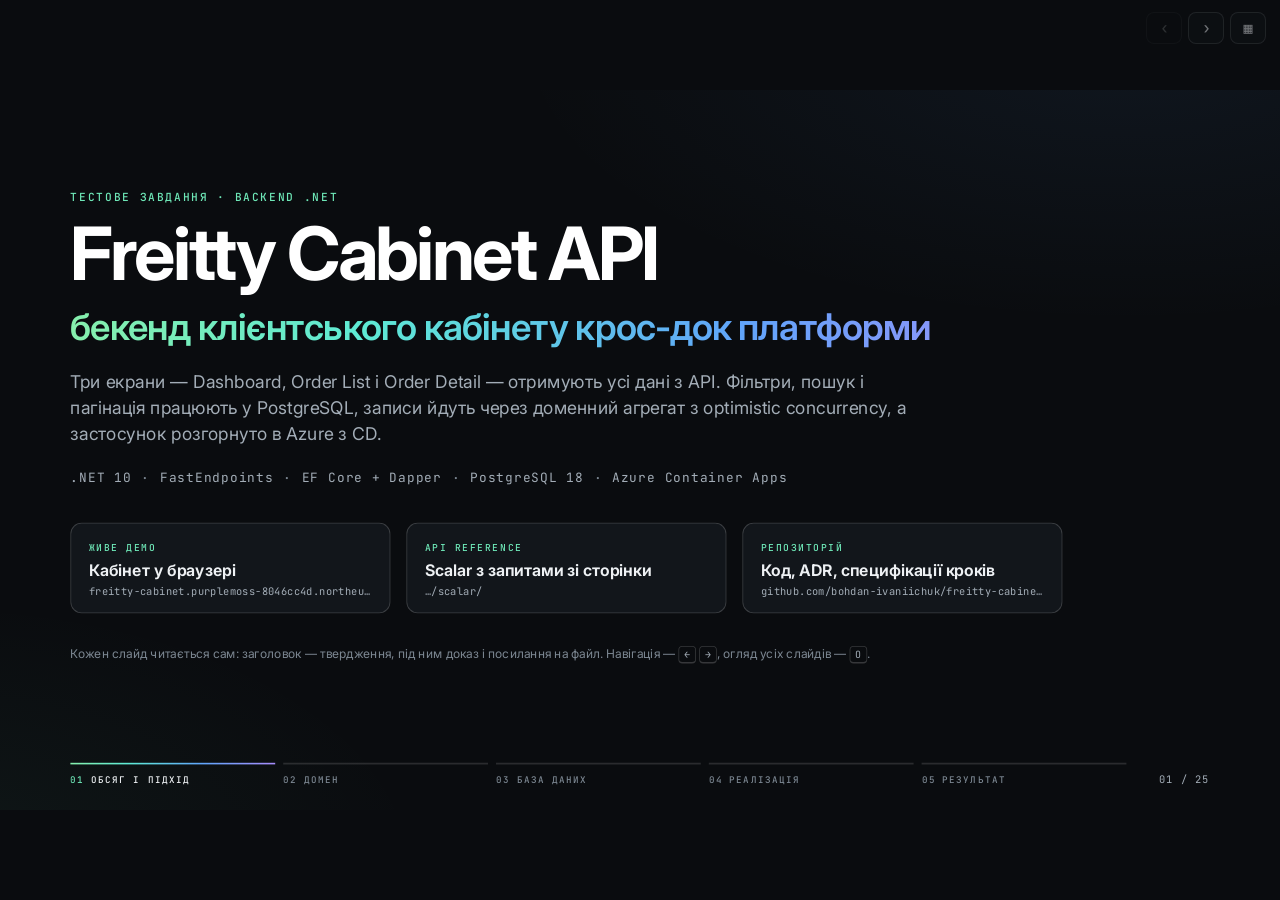
==== commit fc2f6786: "Trim the deck to what a reader needs Three slides repeated what the others and the repository alread" ====
--- a/presentation/index.html
+++ b/presentation/index.html
@@ -110,36 +110,6 @@
 </section>
 
 <section class="slide" data-section="1">
-  <p class="label">01 · Процес</p>
-  <h2 class="title">Спершу план і правила, потім дванадцять кроків<span class="grad">кожен: специфікація → код → незалежне рев'ю → моя перевірка → коміт</span></h2>
-  <div class="body stack" style="gap:26px">
-    <div class="stats">
-      <div><span class="stat__n">12</span><span class="stat__l">кроків плану</span></div>
-      <div><span class="stat__n">17</span><span class="stat__l">ADR</span></div>
-      <div><span class="stat__n">19</span><span class="stat__l">правил коду</span></div>
-      <div><span class="stat__n">643</span><span class="stat__l">тести</span></div>
-      <div><span class="stat__n">5</span><span class="stat__l">міграцій</span></div>
-      <div><span class="stat__n">13</span><span class="stat__l">endpoints</span></div>
-    </div>
-    <ol class="timeline">
-      <li><span class="n">01</span><span>Скелет: solution, health checks, Docker Compose, CI</span></li>
-      <li><span class="n">02</span><span>Домен: агрегат <code>Order</code>, схема, перша міграція</span></li>
-      <li><span class="n">03</span><span>Демо-дані, побудовані через агрегат</span></li>
-      <li><span class="n">04</span><span>Order List: фільтри, пошук, сторінки, індекси, конвеєр команд</span></li>
-      <li><span class="n">05</span><span>Order Detail: одна відповідь, split queries</span></li>
-      <li><span class="n">06</span><span>Dashboard: агрегати на Dapper і SQL</span></li>
-      <li><span class="n">07</span><span>Три сторінки з тієї ж верстки, ванільний JS</span></li>
-      <li><span class="n">08</span><span>Запис операції з optimistic concurrency</span></li>
-      <li><span class="n">09</span><span>Azure Container Apps і CD</span></li>
-      <li><span class="n">10</span><span>Документація, README і ця презентація</span></li>
-      <li><span class="n">11</span><span>Pipeline-дошка і submit чернетки</span></li>
-      <li><span class="n">12</span><span>Фото операцій у blob storage</span></li>
-    </ol>
-    <p class="ref">План: <a href="https://github.com/bohdan-ivaniichuk/freitty-cabinet-api/blob/main/docs/plan.md">docs/plan.md</a> · специфікації: <a href="https://github.com/bohdan-ivaniichuk/freitty-cabinet-api/tree/main/docs/steps">docs/steps/</a> · рішення: <a href="https://github.com/bohdan-ivaniichuk/freitty-cabinet-api/tree/main/docs/adr">docs/adr/</a> · після кроку 8 — окреме рев'ю кроків 4–8, прочитаних разом: <a href="https://github.com/bohdan-ivaniichuk/freitty-cabinet-api/commit/9769ecf">9769ecf</a></p>
-  </div>
-</section>
-
-<section class="slide" data-section="1">
   <p class="label">01 · Робота з AI</p>
   <h2 class="title">Рішення ухвалював я, рутину делегував<span class="grad">а правила записані в репозиторії, не в голові</span></h2>
   <div class="body grid g-3">
@@ -172,32 +142,6 @@
     </div>
   </div>
   <p class="ref" style="margin-top:22px"><a href="https://github.com/bohdan-ivaniichuk/freitty-cabinet-api/blob/main/CLAUDE.md">CLAUDE.md</a> · <a href="https://github.com/bohdan-ivaniichuk/freitty-cabinet-api/tree/main/.claude/hooks">.claude/hooks</a> · <a href="https://github.com/bohdan-ivaniichuk/freitty-cabinet-api/tree/main/.claude/agents">.claude/agents</a> · <a href="https://github.com/bohdan-ivaniichuk/freitty-cabinet-api/blob/main/docs/engineering/code-rules.md">docs/engineering/code-rules.md</a></p>
-</section>
-
-<section class="slide" data-section="1">
-  <p class="label">01 · Робота з AI</p>
-  <h2 class="title">Що змінилося після перевірок<span class="grad">приклади, які видно в історії репозиторію</span></h2>
-  <div class="body stack" style="gap:18px">
-    <div class="table-wrap">
-      <table class="t t--compact">
-        <thead><tr><th style="width:33%">Що виявилося</th><th>Що стало</th><th style="width:19%">Де видно</th></tr></thead>
-        <tbody>
-          <tr><td>Кроки 4–8 по одному пройшли рев'ю, але разом робили одне й те саме по-різному</td><td>Назва каже, що це за значення: <code>hubId</code>, не <code>hub</code>; <code>search</code>, не <code>q</code>; <code>hasOpenAlerts</code>, <code>photoCount</code>. Записано як правило коду 9</td><td class="ref"><a href="https://github.com/bohdan-ivaniichuk/freitty-cabinet-api/commit/9769ecf">9769ecf</a> · <a href="https://github.com/bohdan-ivaniichuk/freitty-cabinet-api/blob/main/docs/engineering/code-rules.md#9-a-name-says-what-the-value-is">правило 9</a></td></tr>
-          <tr><td>Тести писали URL вручну, окремо від маршрутів endpoint</td><td>Константи в <code>ApiRoutes</code>; тести будують URL з них, тож перейменований маршрут перейменовується і в тестах</td><td class="ref"><a href="https://github.com/bohdan-ivaniichuk/freitty-cabinet-api/blob/main/src/Freitty.Api/Endpoints/ApiRoutes.cs">ApiRoutes.cs</a> · <a href="https://github.com/bohdan-ivaniichuk/freitty-cabinet-api/blob/main/tests/Freitty.Api.IntegrationTests/Support/ApiUrls.cs">ApiUrls.cs</a></td></tr>
-          <tr><td>Вкладка, фільтр чи сторінка перезавантажували всю сторінку</td><td>Вигляд змінюється на місці через History API: оновлюються лише потрібні блоки, а посилання, Reload і Back працюють</td><td class="ref"><a href="https://github.com/bohdan-ivaniichuk/freitty-cabinet-api/blob/main/docs/adr/0012-static-pages-served-by-the-api.md">ADR 0012</a></td></tr>
-          <tr><td>Перше розгортання розійшлося з runbook</td><td>В образі Azure CLI немає <code>awk</code>; <code>grant()</code> відмовляє на порожньому scope; публічний доступ PostgreSQL вмикається до правила firewall</td><td class="ref"><a href="https://github.com/bohdan-ivaniichuk/freitty-cabinet-api/commit/a70645a">a70645a</a></td></tr>
-          <tr><td>Хибне налаштування storage проявилося б уже після міграції схеми</td><td>Storage готується до міграцій, тож реліз падає раніше, ніж схема зміниться</td><td class="ref"><a href="https://github.com/bohdan-ivaniichuk/freitty-cabinet-api/blob/main/src/Freitty.Api/Program.cs#L37-L39">Program.cs</a> · <a href="https://github.com/bohdan-ivaniichuk/freitty-cabinet-api/blob/main/docs/adr/0017-photos-in-blob-storage-behind-the-api.md">ADR 0017</a></td></tr>
-          <tr><td>Відмовлений submit міг би забрати номер із послідовності</td><td>Агрегат спершу відповідає <code>CanSubmit</code>, і лише потім береться <code>nextval</code></td><td class="ref"><a href="https://github.com/bohdan-ivaniichuk/freitty-cabinet-api/blob/main/docs/adr/0016-official-order-numbers-from-a-sequence.md">ADR 0016</a></td></tr>
-          <tr><td>Старіша ревізія не перебудувала б дані, коли новіша додала таблицю</td><td>Один <code>TRUNCATE … CASCADE</code> по всіх таблицях моделі</td><td class="ref"><a href="https://github.com/bohdan-ivaniichuk/freitty-cabinet-api/commit/9761c71">9761c71</a></td></tr>
-        </tbody>
-      </table>
-    </div>
-    <div class="grid g-even-left" style="gap:24px; align-items:center">
-      <figure class="code code--sm"><figcaption><a href="https://github.com/bohdan-ivaniichuk/freitty-cabinet-api/blob/main/docs/deployment.md?plain=1#L87-L88">docs/deployment.md</a><span class="lines">рядки 87–88</span></figcaption><pre><code class="lang-sh">grant() {  # role, principal object ID, scope; an empty scope would mean the whole subscription
-  [ -n "$2" ] &amp;&amp; [ -n "$3" ] || { echo "grant: empty principal or scope"; return 1; }</code></pre></figure>
-      <p class="muted small">Порожній scope в <code>az role assignment create</code> означав би всю підписку, тож функція відмовляє раніше, ніж Azure щось видасть. Скрізь ішов один цикл: агент пропонує → рев'ю або живий запуск знаходить проблему → я вирішую, що міняти, і записую рішення в специфікацію, ADR чи правило, щоб наступний крок уже його знав.</p>
-    </div>
-  </div>
 </section>
 
 <!-- ============================== 02 Домен ============================== -->
@@ -418,7 +362,7 @@
 <section class="slide has-bignum" data-section="3">
   <span class="bignum" aria-hidden="true">03</span>
   <p class="label">03 · Схема</p>
-  <h2 class="title">Схема: агрегат і довідники навколо<span class="grad">uuid v7, timestamptz в UTC, enum як integer з CHECK</span></h2>
+  <h2 class="title">Схема: агрегат і довідники навколо</h2>
   <div class="body er">
     <div class="er-zone">
       <p class="label">Агрегат Order · змінюється лише через Order</p>
@@ -826,44 +770,6 @@
     }
 }</code></pre></figure>
       <p class="muted small">Missing photo alert агрегат закриває сам, коли в Shipment не лишилося Unloading чи Disposal без фото. <a href="https://github.com/bohdan-ivaniichuk/freitty-cabinet-api/blob/main/docs/adr/0017-photos-in-blob-storage-behind-the-api.md">ADR 0017</a></p>
-    </div>
-  </div>
-</section>
-
-<section class="slide" data-section="4">
-  <p class="label">04 · Тести</p>
-  <h2 class="title">643 тести, більшість — на справжньому PostgreSQL<span class="grad">через HTTP, а назви тестів читаються як поведінка</span></h2>
-  <div class="body grid g-even-left">
-    <div class="stack" style="gap:22px">
-      <div class="stats">
-        <div><span class="stat__n">178</span><span class="stat__l">юніт-тестів домену:<br>без бази, без хоста</span></div>
-        <div><span class="stat__n">465</span><span class="stat__l">інтеграційних: HTTP,<br>PostgreSQL 18, Azurite</span></div>
-      </div>
-      <ul class="list">
-        <li><code>WebApplicationFactory</code> і Testcontainers: один контейнер PostgreSQL і один Azurite на прогін; кожен тест створює власні дані.</li>
-        <li>Час фіксований через <code>FakeTimeProvider</code> — і «сьогодні», і таймер перебудови даних.</li>
-        <li>Гонку відтворює <code>CompetingSaveInterceptor</code>: конкурентний запис комітиться всередині збереження запиту.</li>
-        <li>Без InMemory і SQLite: <code>ILIKE</code>, <code>pg_trgm</code>, обмеження й транзакції перевіряються на тій базі, на якій усе працює.</li>
-        <li>CI запускає ті самі тести, а потім ще й увесь Compose-стек.</li>
-      </ul>
-      <p class="ref"><a href="https://github.com/bohdan-ivaniichuk/freitty-cabinet-api/tree/main/tests">tests/</a> · <a href="https://github.com/bohdan-ivaniichuk/freitty-cabinet-api/blob/main/docs/adr/0002-integration-tests-on-real-postgres.md">ADR 0002</a></p>
-    </div>
-    <div class="card" style="padding:18px 22px">
-      <p class="label">Уся поведінка submit — назвами тестів</p>
-      <ul class="list names">
-        <li>SubmitMovesTheDraftToReadyUnderAnOfficialNumber</li>
-        <li>SubmitIsStampedWithTheClock</li>
-        <li>DraftNumberIsMatchedCaseInsensitively</li>
-        <li>LaterSubmitGetsAHigherNumber</li>
-        <li>DraftWithoutWhatSubmitNeedsIsAConflictListingIt</li>
-        <li>SubmittedOrderIsAConflictAsNotADraft</li>
-        <li>StaleVersionIsAConflictNamingBothVersions</li>
-        <li>UnknownOrderIsNotFound</li>
-        <li>DraftOfAnotherCompanyIsNotFound</li>
-        <li>MissingOrInvalidVersionIsABadRequestNamingIt</li>
-        <li>BodyThatIsNotAJsonObjectIsABadRequestOfTheWholeBody</li>
-      </ul>
-      <p class="ref"><a href="https://github.com/bohdan-ivaniichuk/freitty-cabinet-api/blob/main/tests/Freitty.Api.IntegrationTests/Orders/SubmitOrderTests.cs">SubmitOrderTests.cs</a> · гонки: <a href="https://github.com/bohdan-ivaniichuk/freitty-cabinet-api/blob/main/tests/Freitty.Api.IntegrationTests/Orders/SubmitOrderRaceTests.cs">SubmitOrderRaceTests.cs</a></p>
     </div>
   </div>
 </section>
